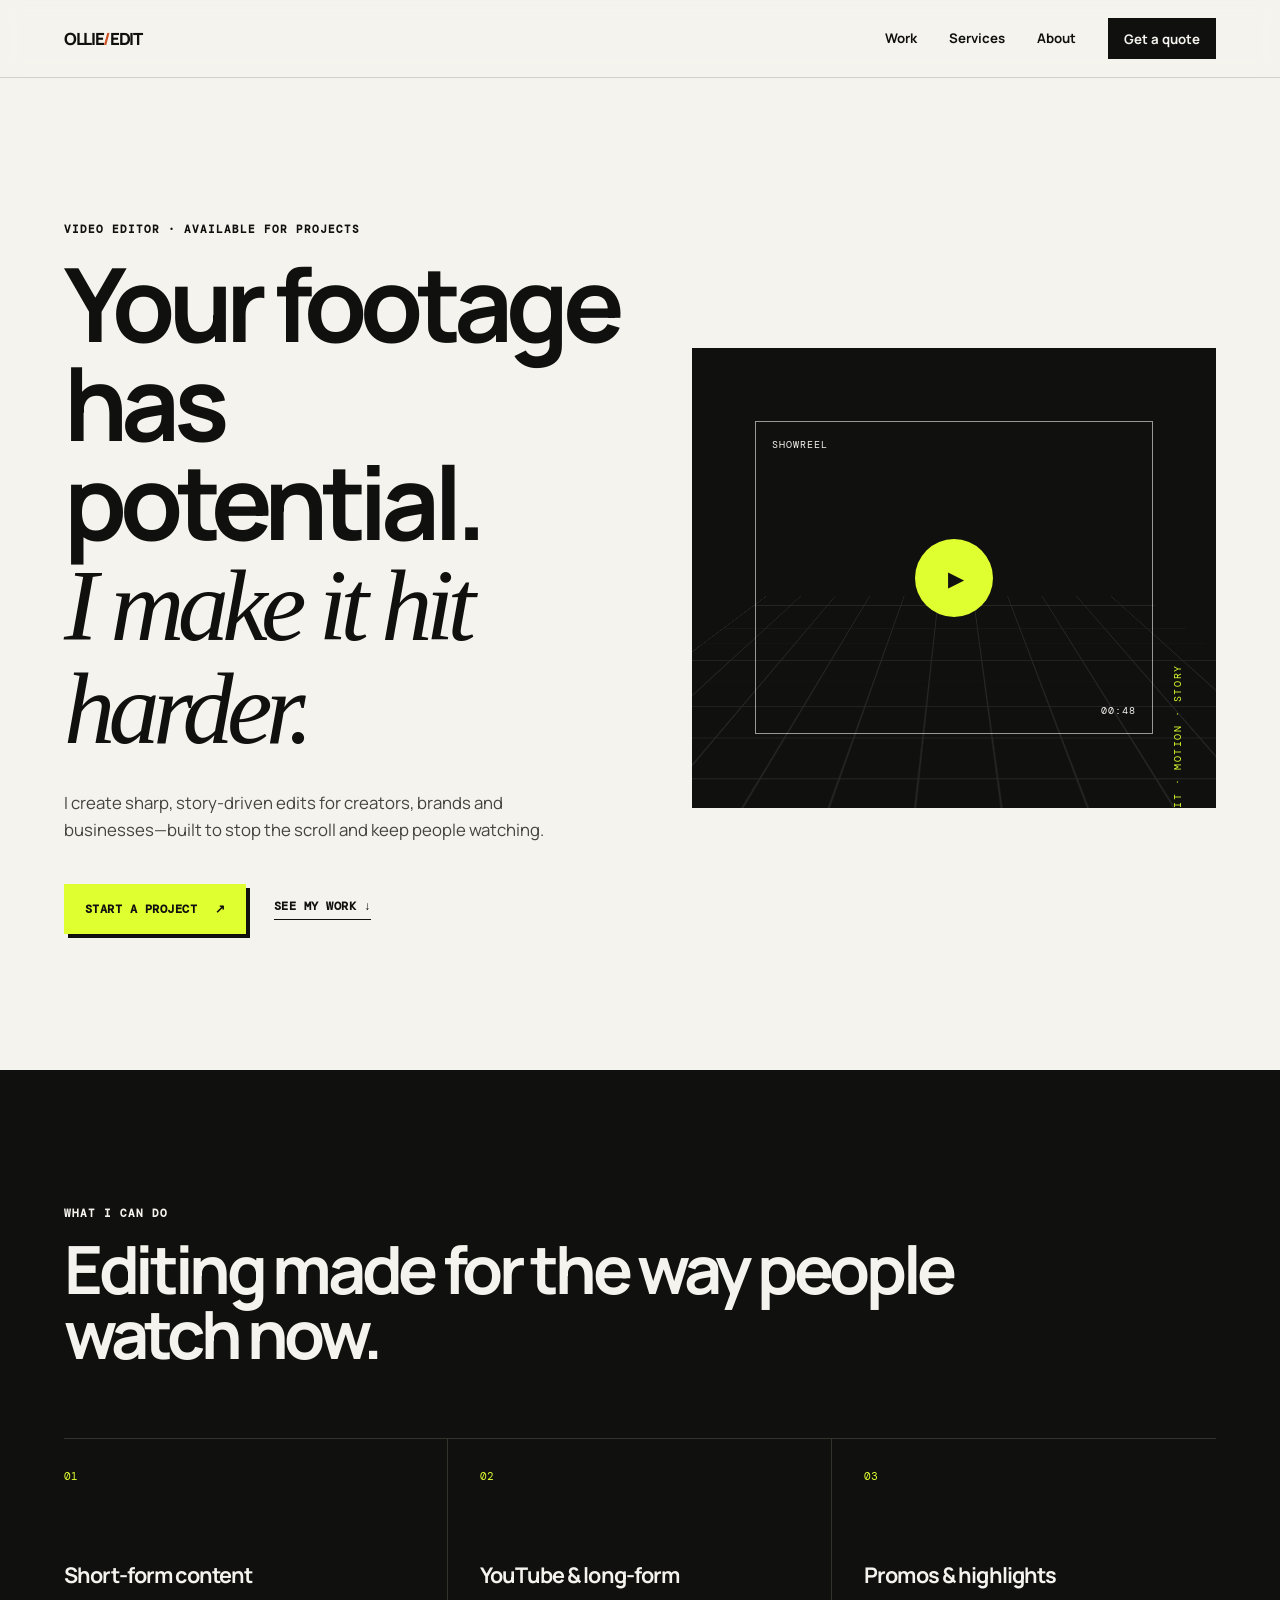
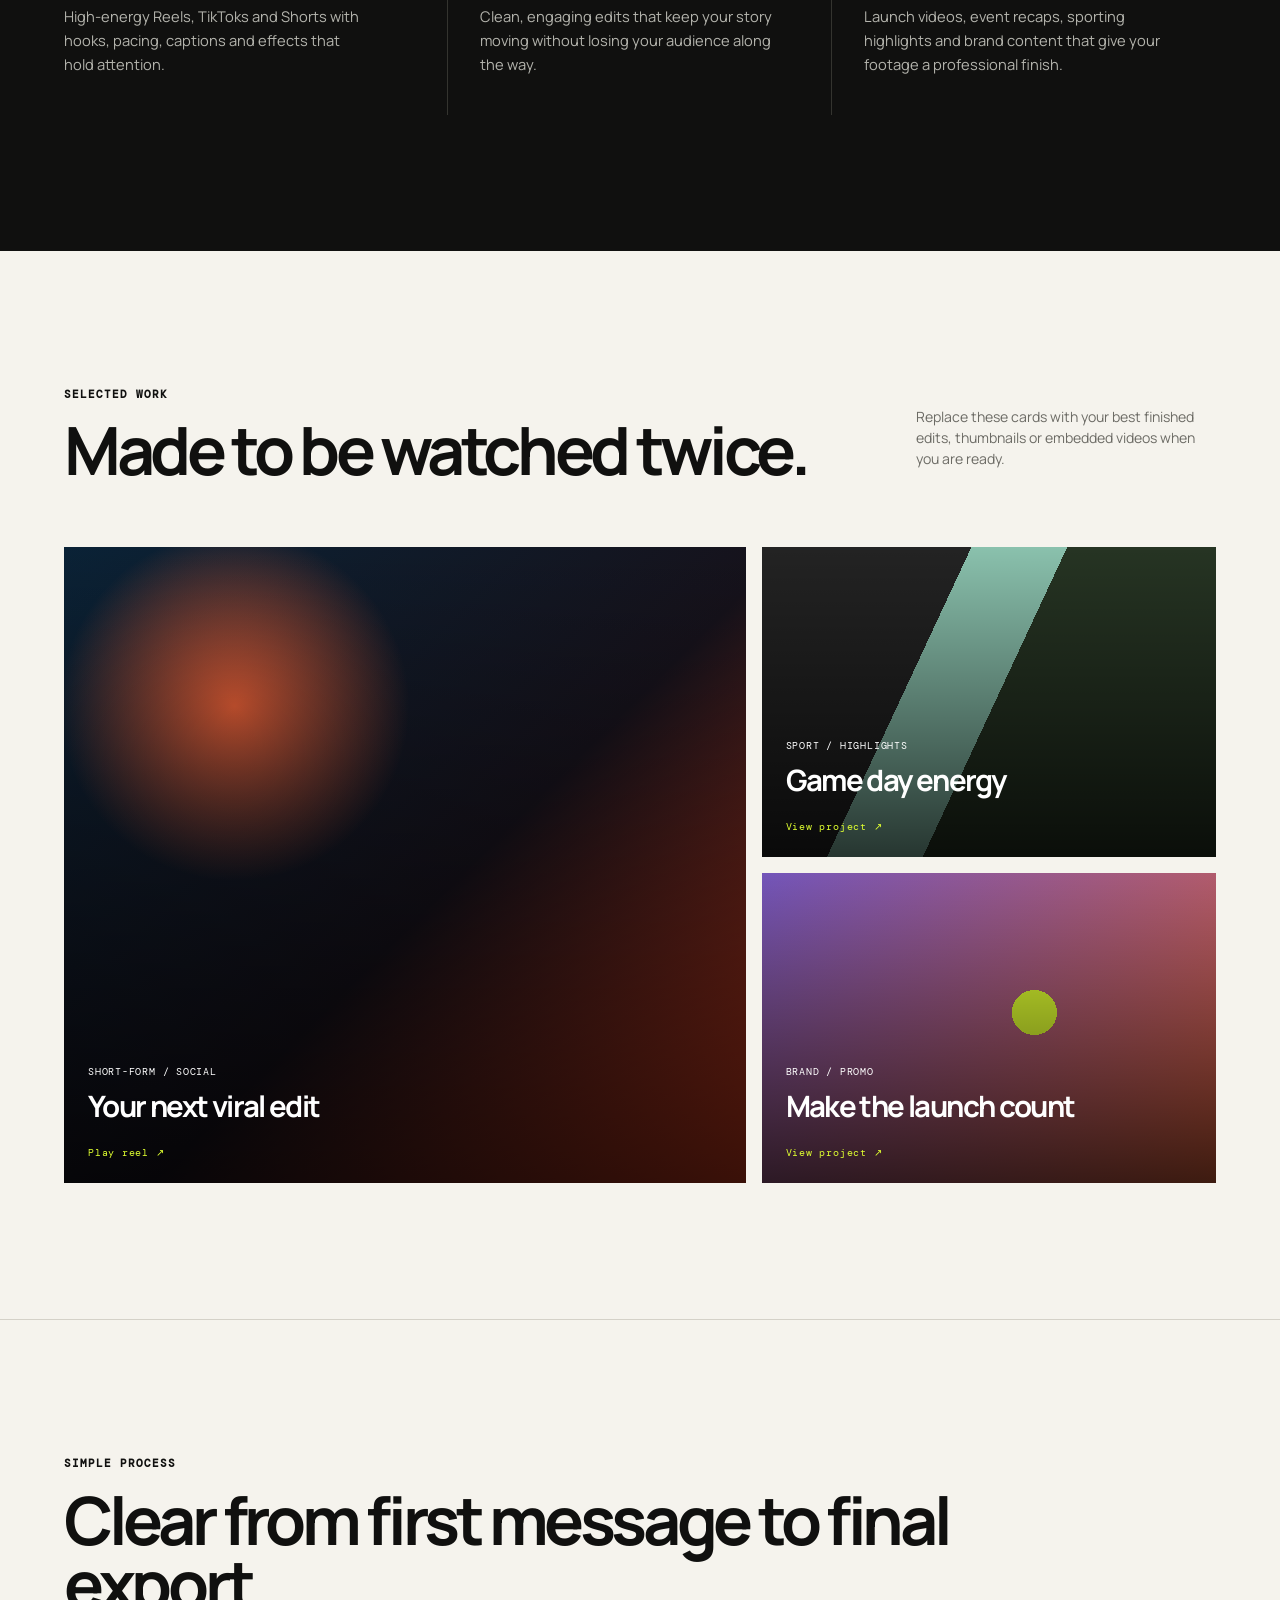
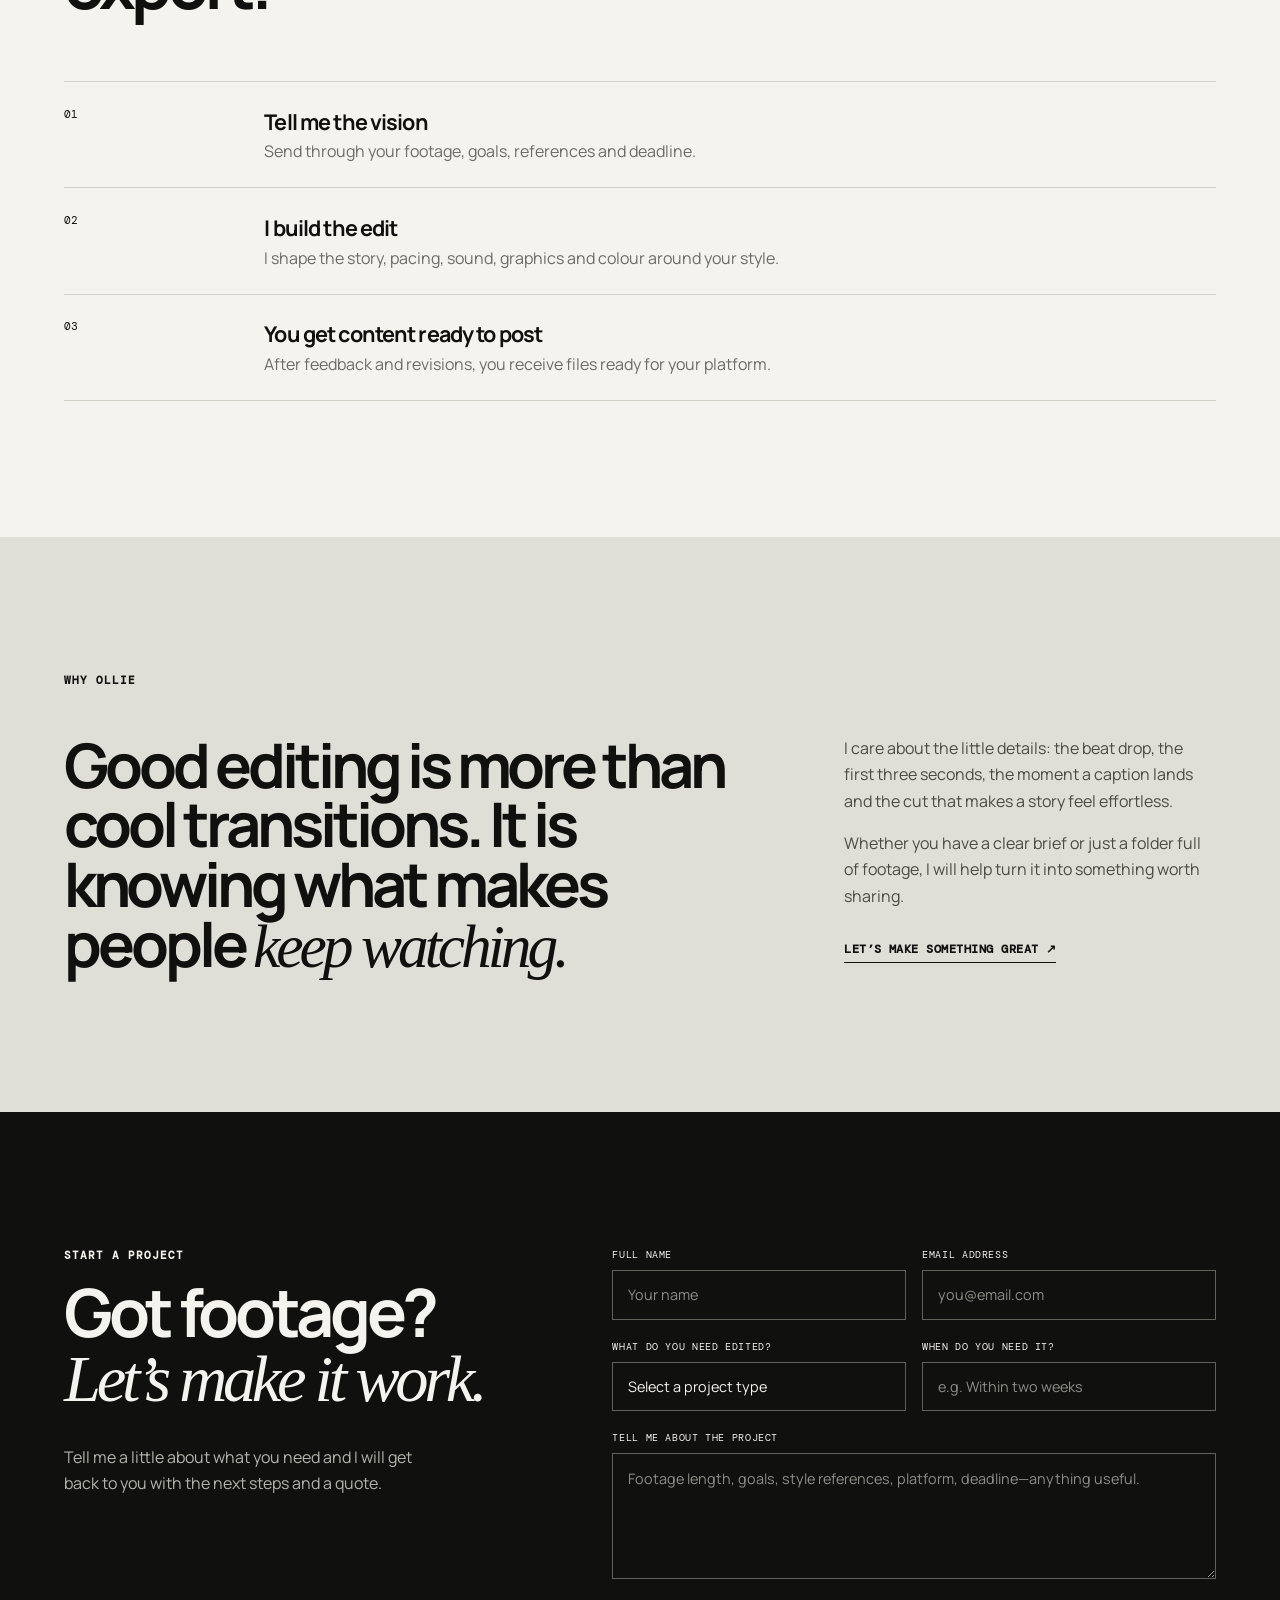
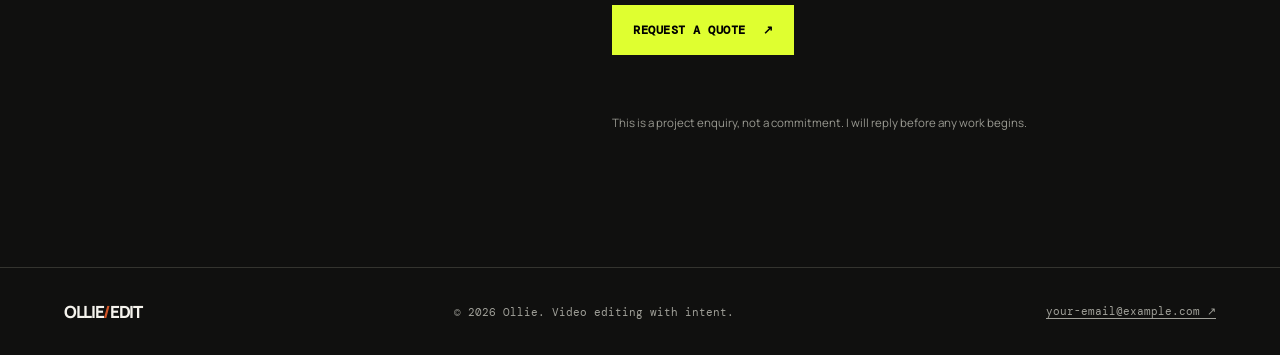
==== index.html @ 5057854b "Add responsive video editing portfolio starter site" ====
<!doctype html>
<html lang="en">
  <head>
    <meta charset="UTF-8" />
    <meta name="viewport" content="width=device-width, initial-scale=1.0" />
    <meta name="description" content="Ollie creates polished video edits for creators, brands and businesses." />
    <title>Ollie | Video Editor</title>
    <link rel="preconnect" href="https://fonts.googleapis.com" />
    <link rel="preconnect" href="https://fonts.gstatic.com" crossorigin />
    <link href="https://fonts.googleapis.com/css2?family=DM+Mono&family=Manrope:wght@400;500;600;700;800&display=swap" rel="stylesheet" />
    <link rel="stylesheet" href="style.css" />
  </head>
  <body>
    <a class="skip-link" href="#main">Skip to content</a>
    <header class="site-header">
      <a class="brand" href="#top" aria-label="Ollie Video Editor home">OLLIE<span>/</span>EDIT</a>
      <button class="menu-button" type="button" aria-expanded="false" aria-controls="primary-nav">Menu</button>
      <nav id="primary-nav" class="primary-nav" aria-label="Primary navigation">
        <a href="#work">Work</a>
        <a href="#services">Services</a>
        <a href="#about">About</a>
        <a class="nav-cta" href="#quote">Get a quote</a>
      </nav>
    </header>

    <main id="main">
      <section id="top" class="hero section">
        <div class="hero-copy">
          <p class="eyebrow">VIDEO EDITOR · AVAILABLE FOR PROJECTS</p>
          <h1>Your footage has potential.<br /><em>I make it hit harder.</em></h1>
          <p class="hero-text">I create sharp, story-driven edits for creators, brands and businesses—built to stop the scroll and keep people watching.</p>
          <div class="hero-actions">
            <a class="button button-primary" href="#quote">Start a project <span aria-hidden="true">↗</span></a>
            <a class="text-link" href="#work">See my work <span aria-hidden="true">↓</span></a>
          </div>
        </div>
        <div class="hero-visual" aria-label="Video editing display graphic">
          <div class="hero-grid"></div>
          <div class="reel-card">
            <span class="reel-label">SHOWREEL</span>
            <div class="play-button" aria-hidden="true">▶</div>
            <span class="reel-time">00:48</span>
          </div>
          <p class="visual-caption">EDIT · MOTION · STORY</p>
        </div>
      </section>

      <section id="services" class="section services-section">
        <div class="section-heading">
          <p class="eyebrow">WHAT I CAN DO</p>
          <h2>Editing made for the way people watch now.</h2>
        </div>
        <div class="services-grid">
          <article class="service-card"><span>01</span><h3>Short-form content</h3><p>High-energy Reels, TikToks and Shorts with hooks, pacing, captions and effects that hold attention.</p></article>
          <article class="service-card"><span>02</span><h3>YouTube & long-form</h3><p>Clean, engaging edits that keep your story moving without losing your audience along the way.</p></article>
          <article class="service-card"><span>03</span><h3>Promos & highlights</h3><p>Launch videos, event recaps, sporting highlights and brand content that give your footage a professional finish.</p></article>
        </div>
      </section>

      <section id="work" class="section work-section">
        <div class="section-heading row-heading">
          <div><p class="eyebrow">SELECTED WORK</p><h2>Made to be watched twice.</h2></div>
          <p>Replace these cards with your best finished edits, thumbnails or embedded videos when you are ready.</p>
        </div>
        <div class="work-grid">
          <article class="project project-large project-one"><div class="project-overlay"><p>SHORT-FORM / SOCIAL</p><h3>Your next viral edit</h3><span>Play reel ↗</span></div></article>
          <article class="project project-two"><div class="project-overlay"><p>SPORT / HIGHLIGHTS</p><h3>Game day energy</h3><span>View project ↗</span></div></article>
          <article class="project project-three"><div class="project-overlay"><p>BRAND / PROMO</p><h3>Make the launch count</h3><span>View project ↗</span></div></article>
        </div>
      </section>

      <section class="section process-section">
        <div class="section-heading"><p class="eyebrow">SIMPLE PROCESS</p><h2>Clear from first message to final export.</h2></div>
        <ol class="process-list">
          <li><span>01</span><div><h3>Tell me the vision</h3><p>Send through your footage, goals, references and deadline.</p></div></li>
          <li><span>02</span><div><h3>I build the edit</h3><p>I shape the story, pacing, sound, graphics and colour around your style.</p></div></li>
          <li><span>03</span><div><h3>You get content ready to post</h3><p>After feedback and revisions, you receive files ready for your platform.</p></div></li>
        </ol>
      </section>

      <section id="about" class="section about-section">
        <p class="eyebrow">WHY OLLIE</p>
        <div class="about-layout"><h2>Good editing is more than cool transitions. It is knowing what makes people <em>keep watching.</em></h2><div><p>I care about the little details: the beat drop, the first three seconds, the moment a caption lands and the cut that makes a story feel effortless.</p><p>Whether you have a clear brief or just a folder full of footage, I will help turn it into something worth sharing.</p><a class="text-link" href="#quote">Let’s make something great <span aria-hidden="true">↗</span></a></div></div>
      </section>

      <section id="quote" class="section quote-section">
        <div class="quote-intro"><p class="eyebrow">START A PROJECT</p><h2>Got footage?<br /><em>Let’s make it work.</em></h2><p>Tell me a little about what you need and I will get back to you with the next steps and a quote.</p></div>
        <form id="quote-form" class="quote-form" novalidate>
          <div class="form-row"><label>Full name<input name="name" autocomplete="name" required placeholder="Your name" /></label><label>Email address<input type="email" name="email" autocomplete="email" required placeholder="you@email.com" /></label></div>
          <div class="form-row"><label>What do you need edited?<select name="projectType" required><option value="" selected disabled>Select a project type</option><option>Short-form social content</option><option>YouTube / long-form video</option><option>Sport or event highlights</option><option>Brand / promotional video</option><option>Something else</option></select></label><label>When do you need it?<input name="deadline" placeholder="e.g. Within two weeks" /></label></div>
          <label>Tell me about the project<textarea name="message" required rows="5" placeholder="Footage length, goals, style references, platform, deadline—anything useful."></textarea></label>
          <button class="button button-primary" type="submit">Request a quote <span aria-hidden="true">↗</span></button>
          <p id="form-status" class="form-status" role="status" aria-live="polite"></p>
          <p class="form-note">This is a project enquiry, not a commitment. I will reply before any work begins.</p>
        </form>
      </section>
    </main>

    <footer class="site-footer"><a class="brand" href="#top">OLLIE<span>/</span>EDIT</a><p>© <span id="year"></span> Ollie. Video editing with intent.</p><a href="mailto:your-email@example.com">your-email@example.com ↗</a></footer>
    <script src="script.js"></script>
  </body>
</html>
---- style.css ----
:root {
  --ink: #10100f;
  --paper: #f5f3ed;
  --acid: #dfff30;
  --muted: #6c6b65;
  --line: #d4d1c8;
  --dark-line: #34342f;
  --display: 'Manrope', Arial, sans-serif;
  --mono: 'DM Mono', monospace;
}
* { box-sizing: border-box; }
html { scroll-behavior: smooth; }
body { margin: 0; background: var(--paper); color: var(--ink); font-family: var(--display); }
a { color: inherit; text-decoration: none; }
button, input, textarea, select { font: inherit; }
.skip-link { position: fixed; top: 1rem; left: 1rem; z-index: 30; transform: translateY(-200%); background: var(--acid); padding: .75rem 1rem; }
.skip-link:focus { transform: translateY(0); }
.site-header { min-height: 78px; display: flex; justify-content: space-between; align-items: center; padding: 0 5vw; border-bottom: 1px solid var(--line); position: sticky; z-index: 20; top: 0; background: rgba(245,243,237,.92); backdrop-filter: blur(10px); }
.brand { font-weight: 800; letter-spacing: -.08em; font-size: 1.05rem; white-space: nowrap; }
.brand span { color: #d05325; }
.primary-nav { display: flex; align-items: center; gap: 2rem; font-size: .83rem; font-weight: 700; }
.primary-nav a:not(.nav-cta) { border-bottom: 1px solid transparent; }
.primary-nav a:not(.nav-cta):hover { border-color: var(--ink); }
.nav-cta { background: var(--ink); color: var(--paper); padding: .7rem 1rem; }
.menu-button { display: none; border: 0; background: transparent; text-transform: uppercase; font: 700 .75rem var(--mono); }
.section { padding: 8.5rem 5vw; }
.eyebrow { margin: 0 0 1.1rem; font: .69rem var(--mono); letter-spacing: .09em; font-weight: 700; }
h1, h2, h3, p { margin-top: 0; }
h1, h2 { letter-spacing: -.065em; line-height: .97; }
h1 { font-size: clamp(3.6rem, 8vw, 8.5rem); max-width: 950px; margin-bottom: 2rem; }
h2 { font-size: clamp(2.55rem, 5.2vw, 5.6rem); max-width: 970px; margin-bottom: 0; }
em { font-family: Georgia, serif; font-weight: 400; }
.hero { min-height: calc(100vh - 78px); padding-top: 9rem; position: relative; overflow: hidden; display: grid; grid-template-columns: 1.05fr .95fr; align-items: center; gap: 3rem; }
.hero-text { max-width: 520px; font-size: 1.05rem; line-height: 1.6; color: #44443f; }
.hero-actions { display: flex; align-items: center; flex-wrap: wrap; gap: 1.75rem; margin-top: 2.5rem; }
.button { display: inline-flex; align-items: center; justify-content: center; gap: 1.1rem; border: 0; padding: 1.05rem 1.3rem; cursor: pointer; font: 700 .76rem var(--mono); letter-spacing: .04em; text-transform: uppercase; transition: transform .2s, background .2s; }
.button:hover { transform: translate(-3px, -3px); }
.button-primary { background: var(--acid); box-shadow: 4px 4px 0 var(--ink); }
.button-primary:hover { box-shadow: 7px 7px 0 var(--ink); }
.text-link { font: 700 .74rem var(--mono); letter-spacing: .04em; text-transform: uppercase; border-bottom: 1px solid var(--ink); padding-bottom: .3rem; }
.hero-visual { position: relative; min-height: 460px; background: var(--ink); overflow: hidden; padding: 1.5rem; }
.hero-grid { position: absolute; inset: 0; opacity: .22; background-image: linear-gradient(#777 1px, transparent 1px), linear-gradient(90deg, #777 1px, transparent 1px); background-size: 48px 48px; transform: perspective(420px) rotateX(50deg) scale(1.8); transform-origin: bottom; }
.reel-card { position: absolute; inset: 16% 12%; border: 1px solid rgba(245,243,237,.6); display: grid; place-items: center; color: var(--paper); }
.reel-label, .reel-time { position: absolute; font: .64rem var(--mono); letter-spacing: .1em; }
.reel-label { top: 1rem; left: 1rem; }.reel-time { right: 1rem; bottom: 1rem; }
.play-button { width: 78px; height: 78px; display: grid; place-items: center; padding-left: 4px; border-radius: 50%; background: var(--acid); color: var(--ink); font-size: 1.3rem; }
.visual-caption { position: absolute; right: -2.5rem; bottom: 3rem; transform: rotate(-90deg); color: var(--acid); font: .64rem var(--mono); letter-spacing: .15em; }
.services-section { background: var(--ink); color: var(--paper); }
.services-grid { display: grid; grid-template-columns: repeat(3, 1fr); margin-top: 4.5rem; border-top: 1px solid var(--dark-line); }
.service-card { padding: 1.5rem 2rem 1.5rem 0; border-right: 1px solid var(--dark-line); min-height: 265px; }
.service-card:not(:first-child) { padding-left: 2rem; }.service-card:last-child { border-right: 0; }
.service-card span { color: var(--acid); font: .68rem var(--mono); }.service-card h3 { margin: 4.7rem 0 1rem; font-size: 1.35rem; letter-spacing: -.04em; }.service-card p { max-width: 300px; color: #b4b4ad; line-height: 1.6; font-size: .92rem; }
.row-heading { display: flex; justify-content: space-between; gap: 2rem; align-items: end; }.row-heading > p { max-width: 300px; line-height: 1.5; color: var(--muted); font-size: .88rem; }
.work-grid { display: grid; grid-template-columns: 1.5fr 1fr; grid-template-rows: 310px 310px; gap: 1rem; margin-top: 4rem; }.project { position: relative; overflow: hidden; color: white; min-height: 250px; background-color: #252824; }.project-large { grid-row: span 2; }.project-one { background: radial-gradient(circle at 25% 25%, #dd5b34, transparent 25%), linear-gradient(135deg, #0a2236, #16121b 55%, #d03a1c); }.project-two { background: linear-gradient(115deg, #232323 0 35%, #8ac1ad 35% 51%, #263423 51%); }.project-three { background: radial-gradient(circle at 60% 45%, #dfff30 0 7%, transparent 7%), linear-gradient(135deg, #7355ba, #dc6039); }.project::after { content: ''; position: absolute; inset: 0; background: linear-gradient(transparent, rgba(0,0,0,.72)); }.project-overlay { position: absolute; z-index: 1; left: 1.5rem; bottom: 1.4rem; }.project-overlay p, .project-overlay span { margin: 0; font: .61rem var(--mono); letter-spacing: .08em; }.project-overlay h3 { font-size: clamp(1.2rem, 2.3vw, 2.1rem); letter-spacing: -.055em; margin: .5rem 0 .8rem; }.project-overlay span { color: var(--acid); }
.process-section { border-top: 1px solid var(--line); }.process-list { list-style: none; padding: 0; margin: 4rem 0 0; border-top: 1px solid var(--line); }.process-list li { display: grid; grid-template-columns: 16% 1fr; gap: 1rem; padding: 1.55rem 0; border-bottom: 1px solid var(--line); }.process-list li > span { font: .7rem var(--mono); }.process-list h3 { font-size: 1.35rem; letter-spacing: -.04em; margin: 0 0 .3rem; }.process-list p { color: var(--muted); margin: 0; }
.about-section { background: #dfded7; }.about-layout { display: grid; grid-template-columns: 1.3fr .7fr; gap: 7vw; margin-top: 3rem; }.about-layout h2 { font-size: clamp(2.4rem, 4.8vw, 5.2rem); }.about-layout p { line-height: 1.65; color: #4b4a45; }.about-layout .text-link { display: inline-block; margin-top: 1rem; }
.quote-section { display: grid; grid-template-columns: .85fr 1.15fr; gap: 8vw; background: var(--ink); color: var(--paper); }.quote-intro h2 { margin-bottom: 2rem; }.quote-intro > p:not(.eyebrow) { max-width: 360px; line-height: 1.65; color: #b4b4ad; }.quote-form { display: flex; flex-direction: column; gap: 1.25rem; }.form-row { display: grid; grid-template-columns: 1fr 1fr; gap: 1rem; }.quote-form label { display: flex; flex-direction: column; gap: .55rem; font: .65rem var(--mono); letter-spacing: .06em; text-transform: uppercase; }.quote-form input, .quote-form textarea, .quote-form select { width: 100%; appearance: none; color: var(--paper); border: 1px solid #61615a; border-radius: 0; background: transparent; padding: .9rem; outline: none; text-transform: none; letter-spacing: normal; font: .9rem var(--display); }.quote-form textarea { resize: vertical; }.quote-form input::placeholder, .quote-form textarea::placeholder { color: #8e8e88; }.quote-form input:focus, .quote-form textarea:focus, .quote-form select:focus { border-color: var(--acid); box-shadow: 0 0 0 2px rgba(223,255,48,.25); }.quote-form .button { align-self: flex-start; margin-top: .4rem; }.form-status { min-height: 1.4em; margin: 0; font-size: .85rem; color: var(--acid); }.form-status.error { color: #ff9871; }.form-note { margin: 0; color: #999991; font-size: .72rem; line-height: 1.5; }
.site-footer { background: var(--ink); color: var(--paper); border-top: 1px solid var(--dark-line); padding: 2rem 5vw; display: flex; align-items: center; justify-content: space-between; gap: 1rem; }.site-footer p, .site-footer > a:last-child { margin: 0; color: #a0a099; font: .68rem var(--mono); }.site-footer > a:last-child { border-bottom: 1px solid #a0a099; }
@media (max-width: 760px) { .site-header { min-height: 67px; }.menu-button { display: block; }.primary-nav { display: none; position: absolute; left: 0; right: 0; top: 67px; padding: 1.5rem 5vw; background: var(--paper); border-bottom: 1px solid var(--line); flex-direction: column; align-items: flex-start; gap: 1.25rem; }.primary-nav.open { display: flex; }.section { padding: 5.5rem 5vw; }.hero { grid-template-columns: 1fr; padding-top: 5.5rem; min-height: auto; }.hero-visual { min-height: 360px; }.services-grid, .about-layout, .quote-section { grid-template-columns: 1fr; }.service-card, .service-card:not(:first-child) { padding: 1.5rem 0; border-right: 0; border-bottom: 1px solid var(--dark-line); min-height: auto; }.service-card h3 { margin-top: 2rem; }.row-heading { display: block; }.row-heading > p { margin-top: 1.2rem; }.work-grid { grid-template-columns: 1fr; grid-template-rows: repeat(3, 280px); }.project-large { grid-row: auto; }.form-row { grid-template-columns: 1fr; }.site-footer { flex-wrap: wrap; }.site-footer p { order: 3; width: 100%; }.quote-section { gap: 3rem; } }
@media (max-width: 400px) { h1 { font-size: 3.15rem; }.hero-actions { gap: 1.3rem; }.site-footer { align-items: flex-start; flex-direction: column; } }
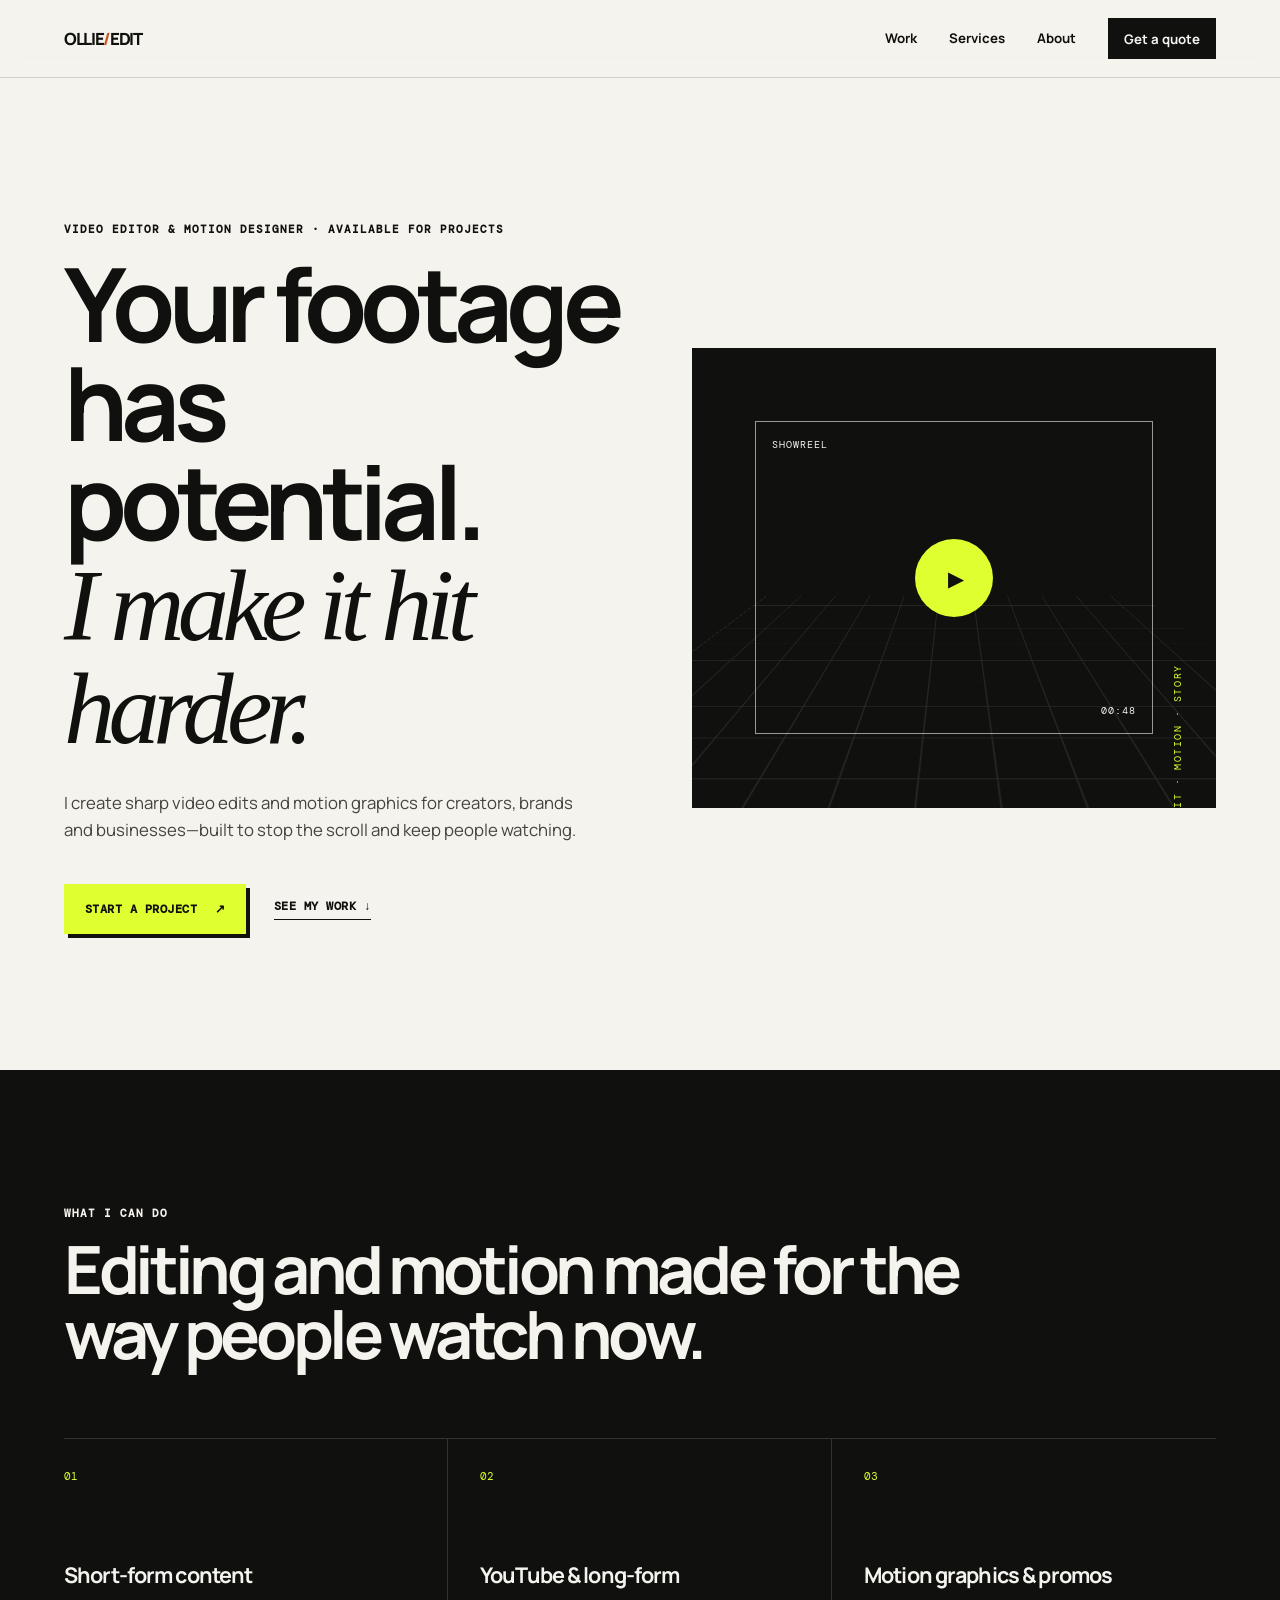
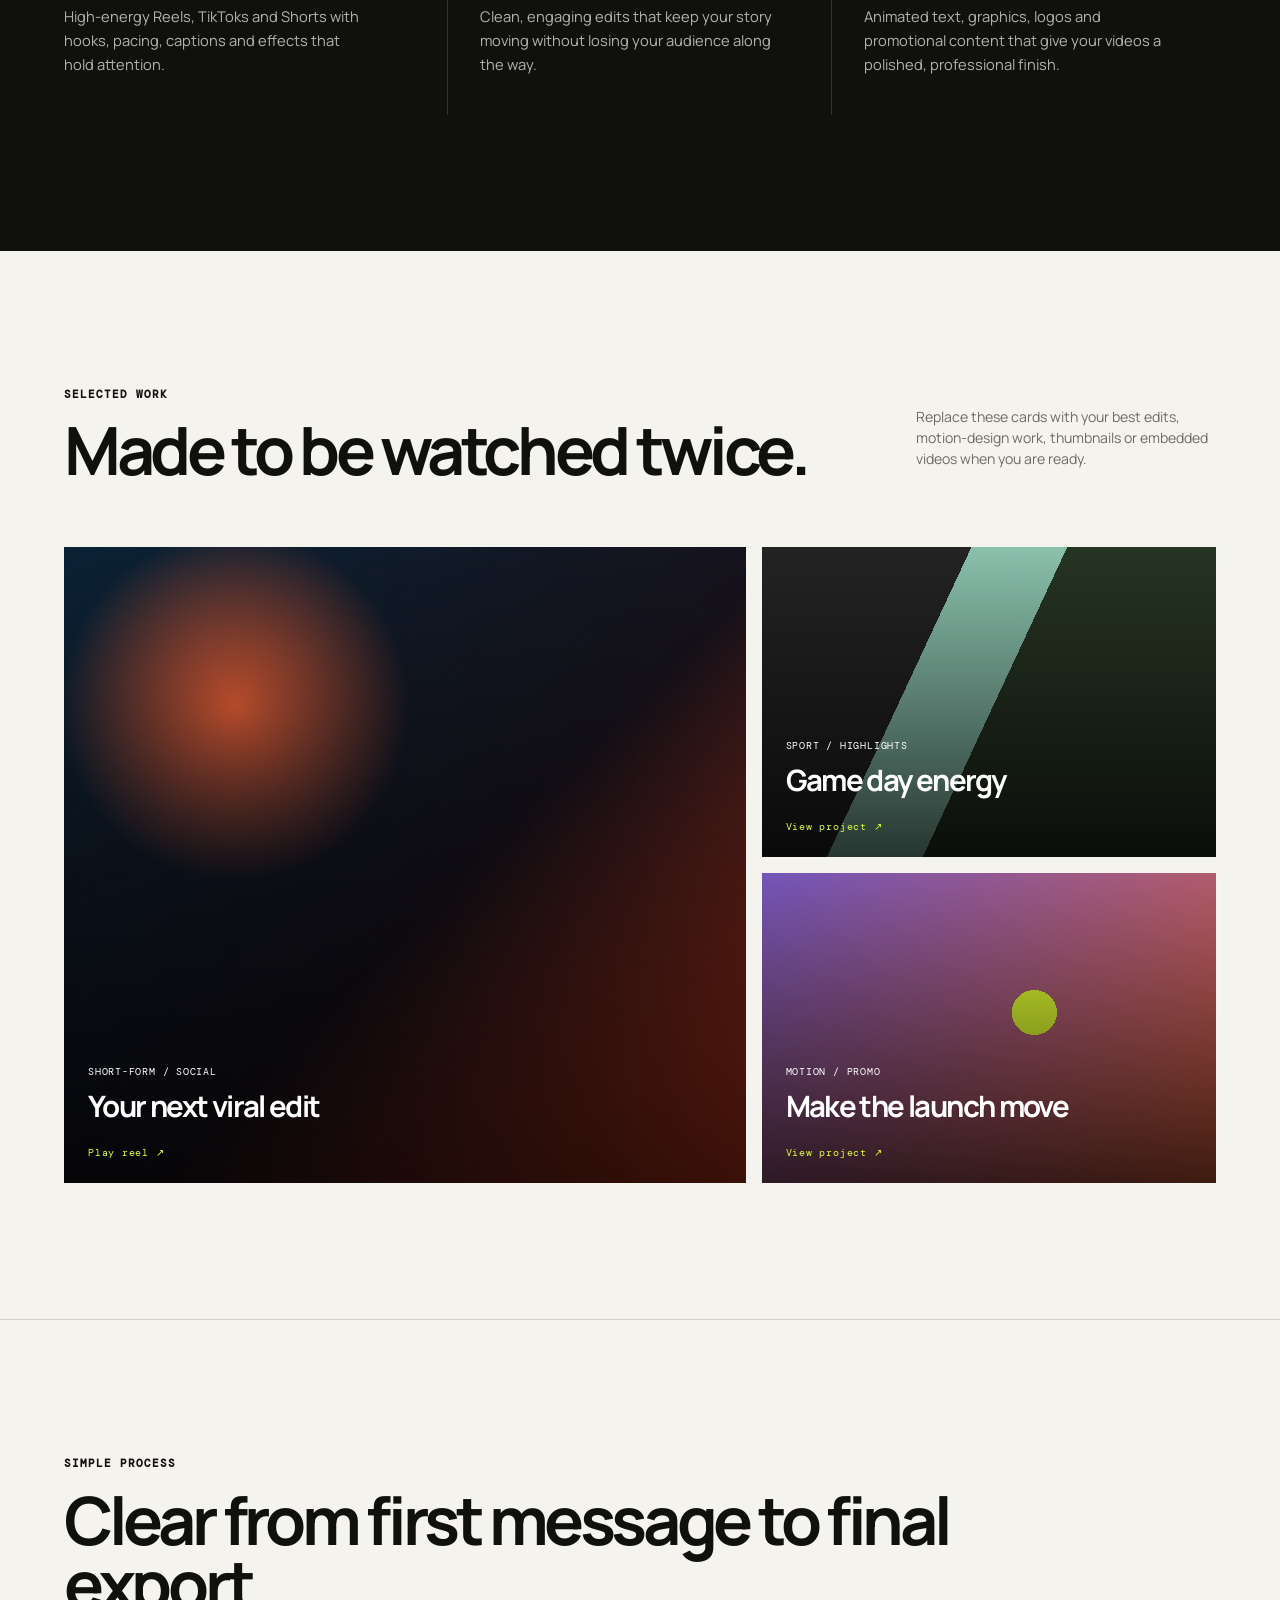
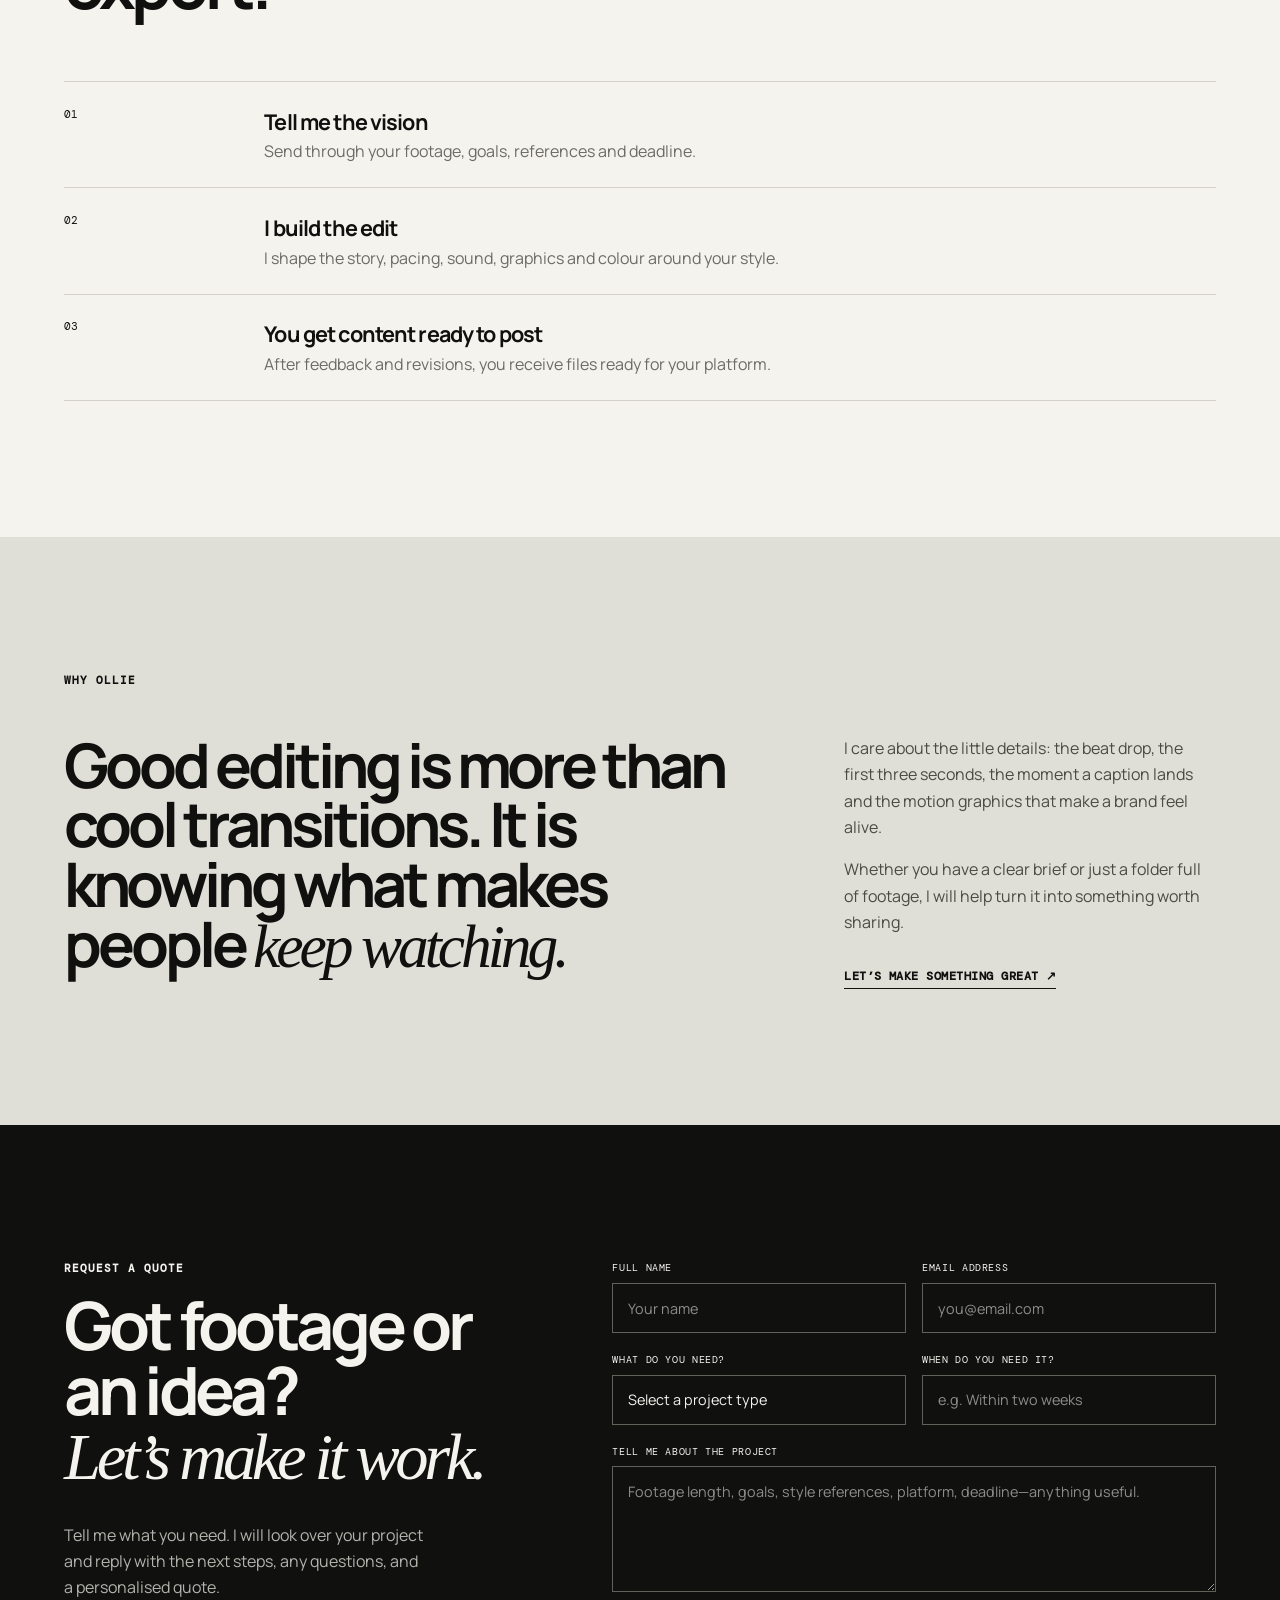
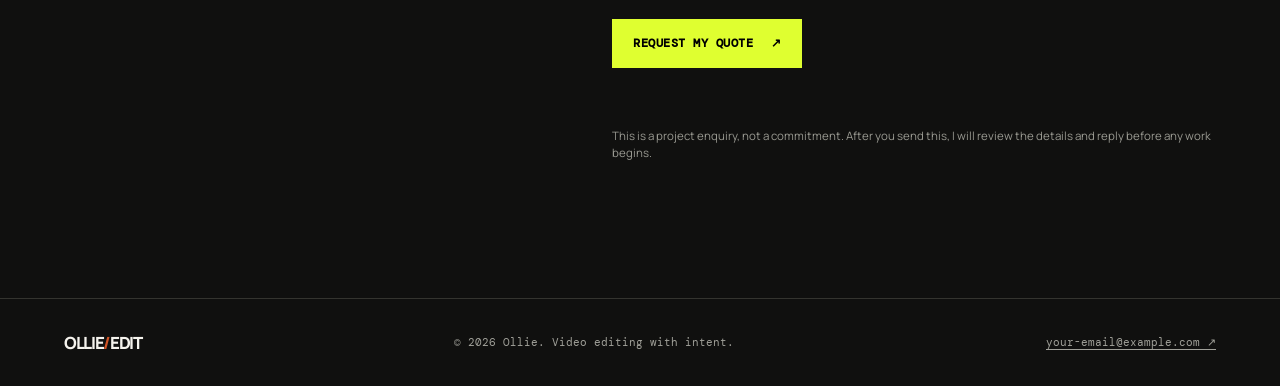
==== commit dc9b469f: "Highlight motion graphics and improve quote enquiry copy" ====
--- a/index.html
+++ b/index.html
@@ -3,8 +3,8 @@
   <head>
     <meta charset="UTF-8" />
     <meta name="viewport" content="width=device-width, initial-scale=1.0" />
-    <meta name="description" content="Ollie creates polished video edits for creators, brands and businesses." />
-    <title>Ollie | Video Editor</title>
+    <meta name="description" content="Ollie creates polished video edits and motion graphics for creators, brands and businesses." />
+    <title>Ollie | Video Editor & Motion Designer</title>
     <link rel="preconnect" href="https://fonts.googleapis.com" />
     <link rel="preconnect" href="https://fonts.gstatic.com" crossorigin />
     <link href="https://fonts.googleapis.com/css2?family=DM+Mono&family=Manrope:wght@400;500;600;700;800&display=swap" rel="stylesheet" />
@@ -26,9 +26,9 @@
     <main id="main">
       <section id="top" class="hero section">
         <div class="hero-copy">
-          <p class="eyebrow">VIDEO EDITOR · AVAILABLE FOR PROJECTS</p>
+          <p class="eyebrow">VIDEO EDITOR & MOTION DESIGNER · AVAILABLE FOR PROJECTS</p>
           <h1>Your footage has potential.<br /><em>I make it hit harder.</em></h1>
-          <p class="hero-text">I create sharp, story-driven edits for creators, brands and businesses—built to stop the scroll and keep people watching.</p>
+          <p class="hero-text">I create sharp video edits and motion graphics for creators, brands and businesses—built to stop the scroll and keep people watching.</p>
           <div class="hero-actions">
             <a class="button button-primary" href="#quote">Start a project <span aria-hidden="true">↗</span></a>
             <a class="text-link" href="#work">See my work <span aria-hidden="true">↓</span></a>
@@ -48,24 +48,24 @@
       <section id="services" class="section services-section">
         <div class="section-heading">
           <p class="eyebrow">WHAT I CAN DO</p>
-          <h2>Editing made for the way people watch now.</h2>
+          <h2>Editing and motion made for the way people watch now.</h2>
         </div>
         <div class="services-grid">
           <article class="service-card"><span>01</span><h3>Short-form content</h3><p>High-energy Reels, TikToks and Shorts with hooks, pacing, captions and effects that hold attention.</p></article>
           <article class="service-card"><span>02</span><h3>YouTube & long-form</h3><p>Clean, engaging edits that keep your story moving without losing your audience along the way.</p></article>
-          <article class="service-card"><span>03</span><h3>Promos & highlights</h3><p>Launch videos, event recaps, sporting highlights and brand content that give your footage a professional finish.</p></article>
+          <article class="service-card"><span>03</span><h3>Motion graphics & promos</h3><p>Animated text, graphics, logos and promotional content that give your videos a polished, professional finish.</p></article>
         </div>
       </section>
 
       <section id="work" class="section work-section">
         <div class="section-heading row-heading">
           <div><p class="eyebrow">SELECTED WORK</p><h2>Made to be watched twice.</h2></div>
-          <p>Replace these cards with your best finished edits, thumbnails or embedded videos when you are ready.</p>
+          <p>Replace these cards with your best edits, motion-design work, thumbnails or embedded videos when you are ready.</p>
         </div>
         <div class="work-grid">
           <article class="project project-large project-one"><div class="project-overlay"><p>SHORT-FORM / SOCIAL</p><h3>Your next viral edit</h3><span>Play reel ↗</span></div></article>
           <article class="project project-two"><div class="project-overlay"><p>SPORT / HIGHLIGHTS</p><h3>Game day energy</h3><span>View project ↗</span></div></article>
-          <article class="project project-three"><div class="project-overlay"><p>BRAND / PROMO</p><h3>Make the launch count</h3><span>View project ↗</span></div></article>
+          <article class="project project-three"><div class="project-overlay"><p>MOTION / PROMO</p><h3>Make the launch move</h3><span>View project ↗</span></div></article>
         </div>
       </section>
 
@@ -80,18 +80,18 @@
 
       <section id="about" class="section about-section">
         <p class="eyebrow">WHY OLLIE</p>
-        <div class="about-layout"><h2>Good editing is more than cool transitions. It is knowing what makes people <em>keep watching.</em></h2><div><p>I care about the little details: the beat drop, the first three seconds, the moment a caption lands and the cut that makes a story feel effortless.</p><p>Whether you have a clear brief or just a folder full of footage, I will help turn it into something worth sharing.</p><a class="text-link" href="#quote">Let’s make something great <span aria-hidden="true">↗</span></a></div></div>
+        <div class="about-layout"><h2>Good editing is more than cool transitions. It is knowing what makes people <em>keep watching.</em></h2><div><p>I care about the little details: the beat drop, the first three seconds, the moment a caption lands and the motion graphics that make a brand feel alive.</p><p>Whether you have a clear brief or just a folder full of footage, I will help turn it into something worth sharing.</p><a class="text-link" href="#quote">Let’s make something great <span aria-hidden="true">↗</span></a></div></div>
       </section>
 
       <section id="quote" class="section quote-section">
-        <div class="quote-intro"><p class="eyebrow">START A PROJECT</p><h2>Got footage?<br /><em>Let’s make it work.</em></h2><p>Tell me a little about what you need and I will get back to you with the next steps and a quote.</p></div>
+        <div class="quote-intro"><p class="eyebrow">REQUEST A QUOTE</p><h2>Got footage or an idea?<br /><em>Let’s make it work.</em></h2><p>Tell me what you need. I will look over your project and reply with the next steps, any questions, and a personalised quote.</p></div>
         <form id="quote-form" class="quote-form" novalidate>
           <div class="form-row"><label>Full name<input name="name" autocomplete="name" required placeholder="Your name" /></label><label>Email address<input type="email" name="email" autocomplete="email" required placeholder="you@email.com" /></label></div>
-          <div class="form-row"><label>What do you need edited?<select name="projectType" required><option value="" selected disabled>Select a project type</option><option>Short-form social content</option><option>YouTube / long-form video</option><option>Sport or event highlights</option><option>Brand / promotional video</option><option>Something else</option></select></label><label>When do you need it?<input name="deadline" placeholder="e.g. Within two weeks" /></label></div>
+          <div class="form-row"><label>What do you need?<select name="projectType" required><option value="" selected disabled>Select a project type</option><option>Short-form social content</option><option>YouTube / long-form video</option><option>Sport or event highlights</option><option>Motion graphics / promotional video</option><option>Something else</option></select></label><label>When do you need it?<input name="deadline" placeholder="e.g. Within two weeks" /></label></div>
           <label>Tell me about the project<textarea name="message" required rows="5" placeholder="Footage length, goals, style references, platform, deadline—anything useful."></textarea></label>
-          <button class="button button-primary" type="submit">Request a quote <span aria-hidden="true">↗</span></button>
+          <button class="button button-primary" type="submit">Request my quote <span aria-hidden="true">↗</span></button>
           <p id="form-status" class="form-status" role="status" aria-live="polite"></p>
-          <p class="form-note">This is a project enquiry, not a commitment. I will reply before any work begins.</p>
+          <p class="form-note">This is a project enquiry, not a commitment. After you send this, I will review the details and reply before any work begins.</p>
         </form>
       </section>
     </main>
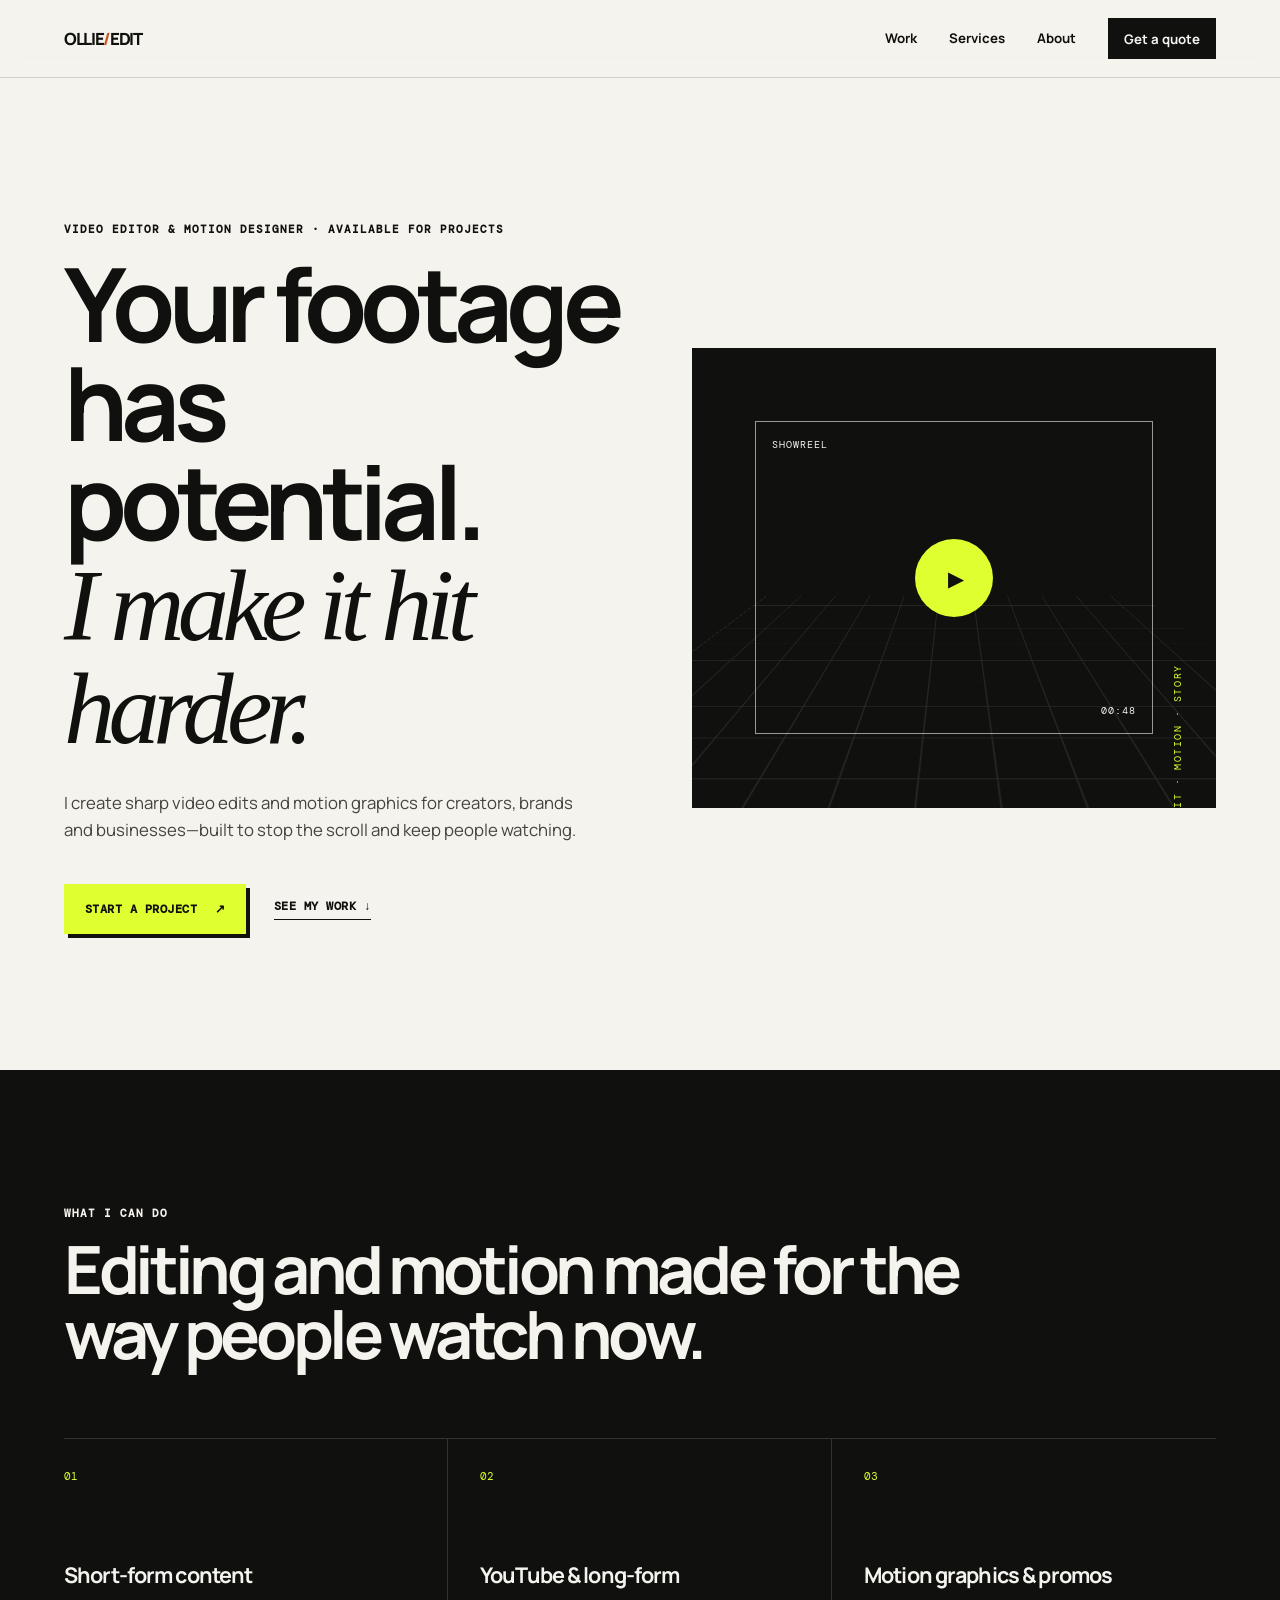
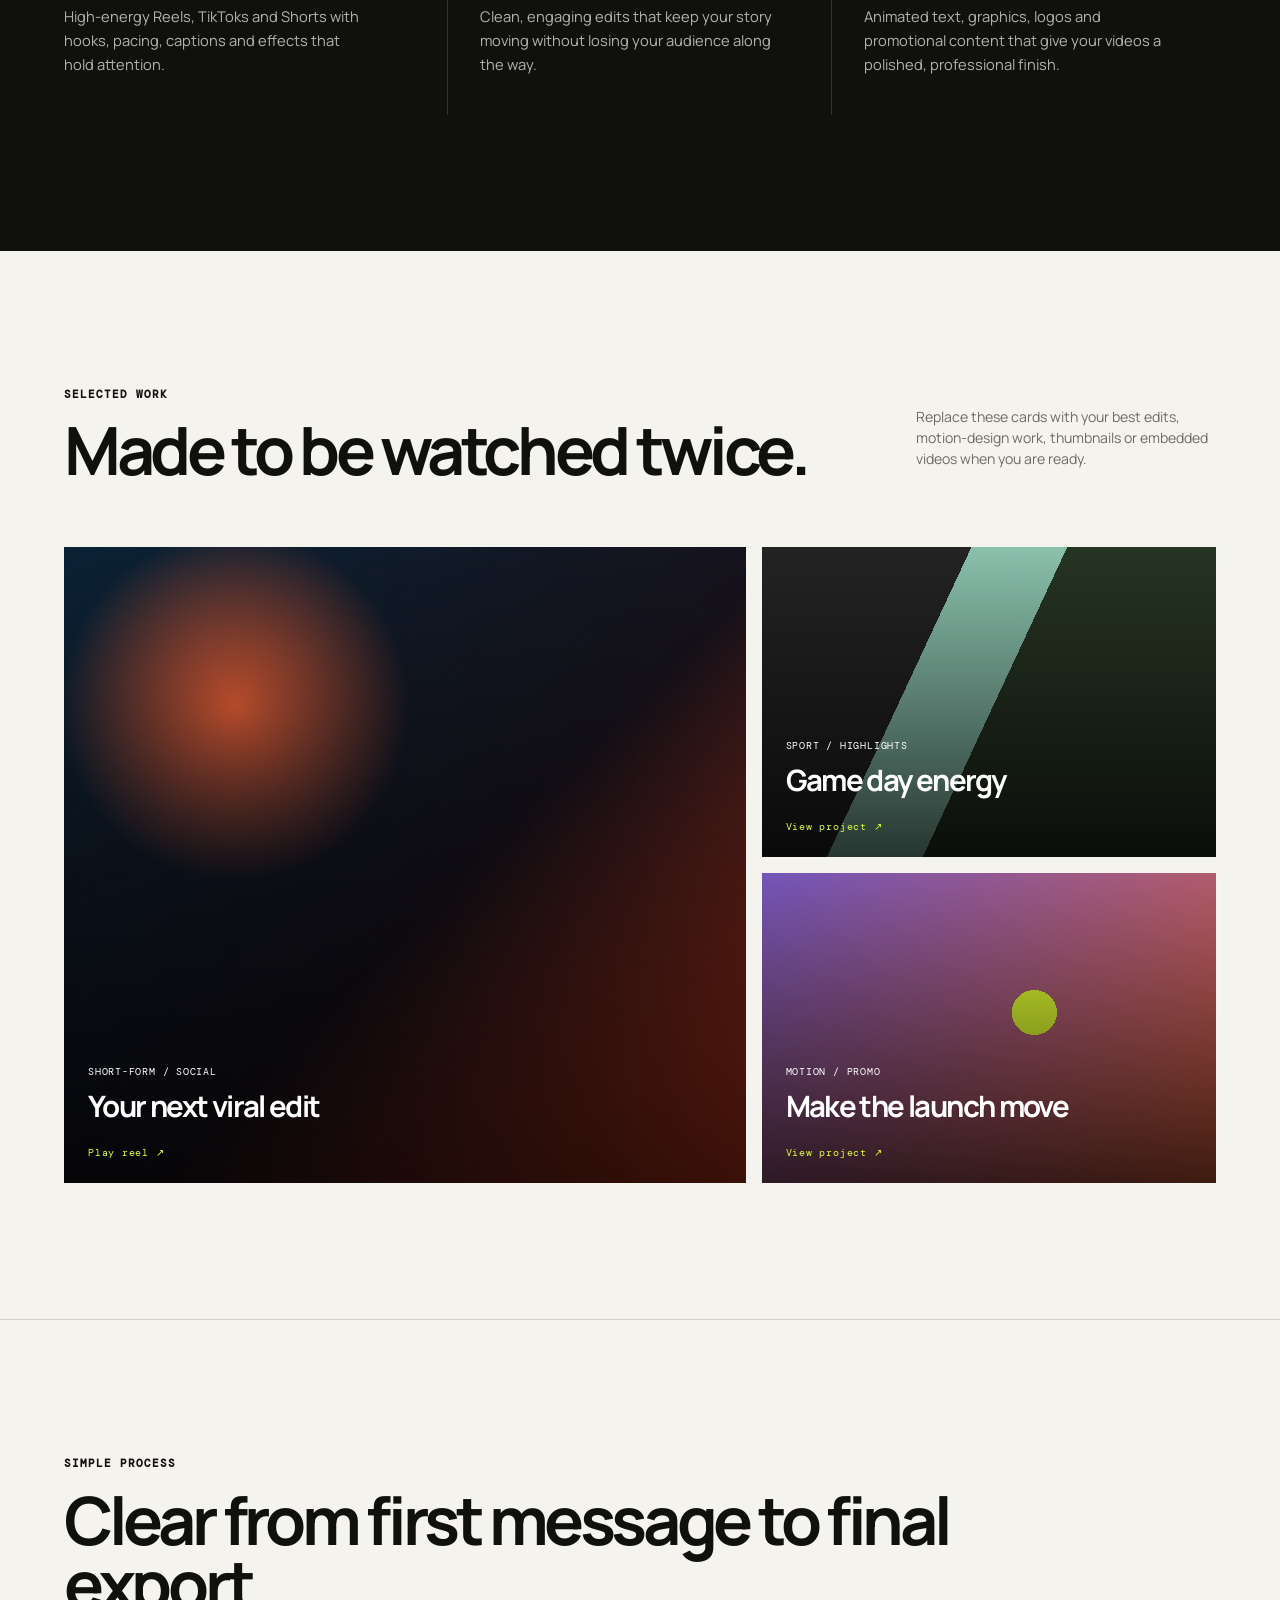
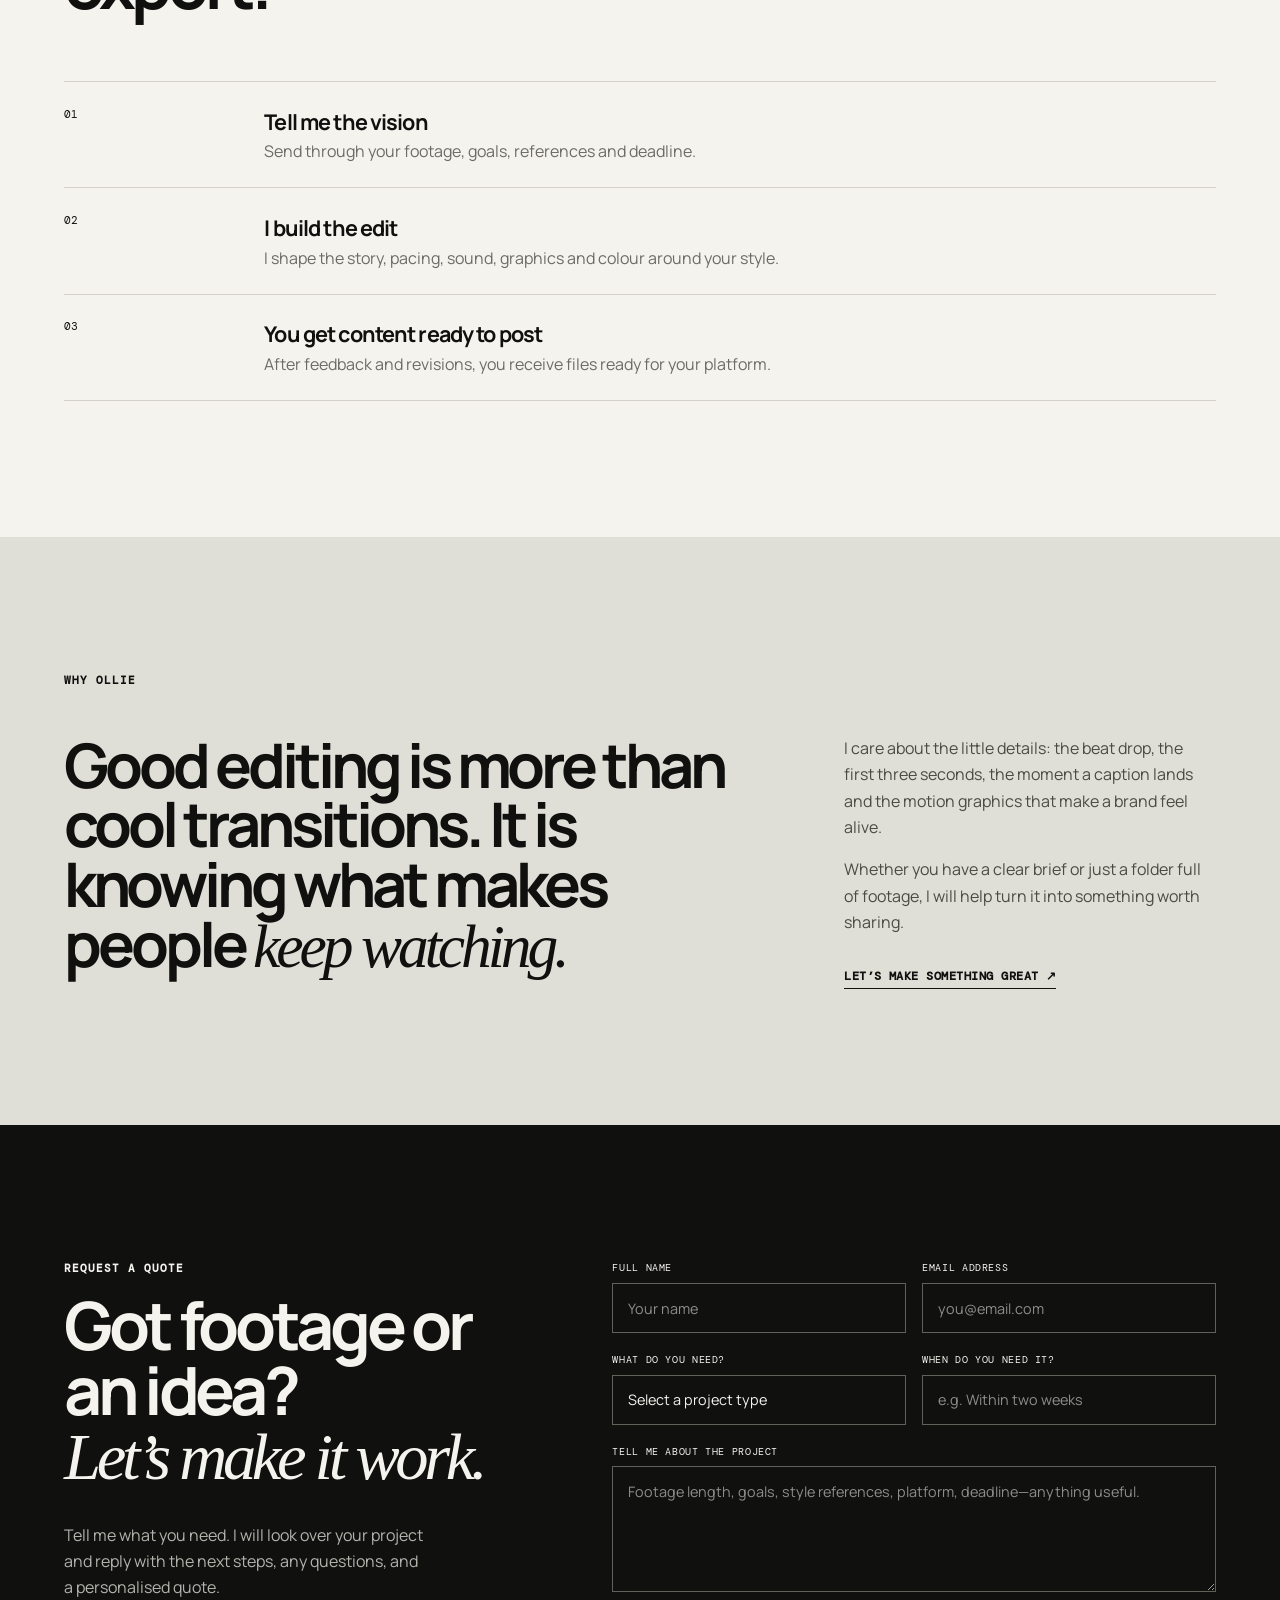
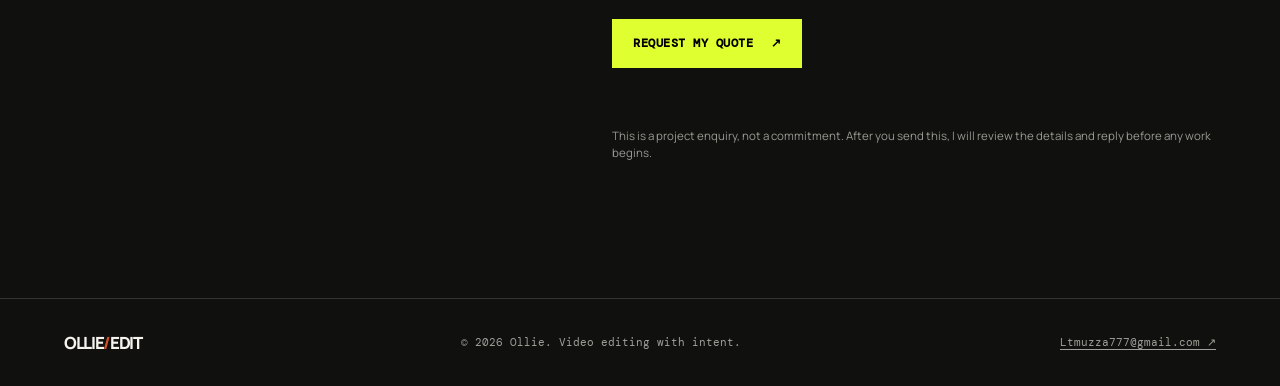
==== commit fb667cd7: "Add Ollie contact email" ====
--- a/index.html
+++ b/index.html
@@ -96,7 +96,7 @@
       </section>
     </main>
 
-    <footer class="site-footer"><a class="brand" href="#top">OLLIE<span>/</span>EDIT</a><p>© <span id="year"></span> Ollie. Video editing with intent.</p><a href="mailto:your-email@example.com">your-email@example.com ↗</a></footer>
+    <footer class="site-footer"><a class="brand" href="#top">OLLIE<span>/</span>EDIT</a><p>© <span id="year"></span> Ollie. Video editing with intent.</p><a href="mailto:Ltmuzza777@gmail.com">Ltmuzza777@gmail.com ↗</a></footer>
     <script src="script.js"></script>
   </body>
 </html>
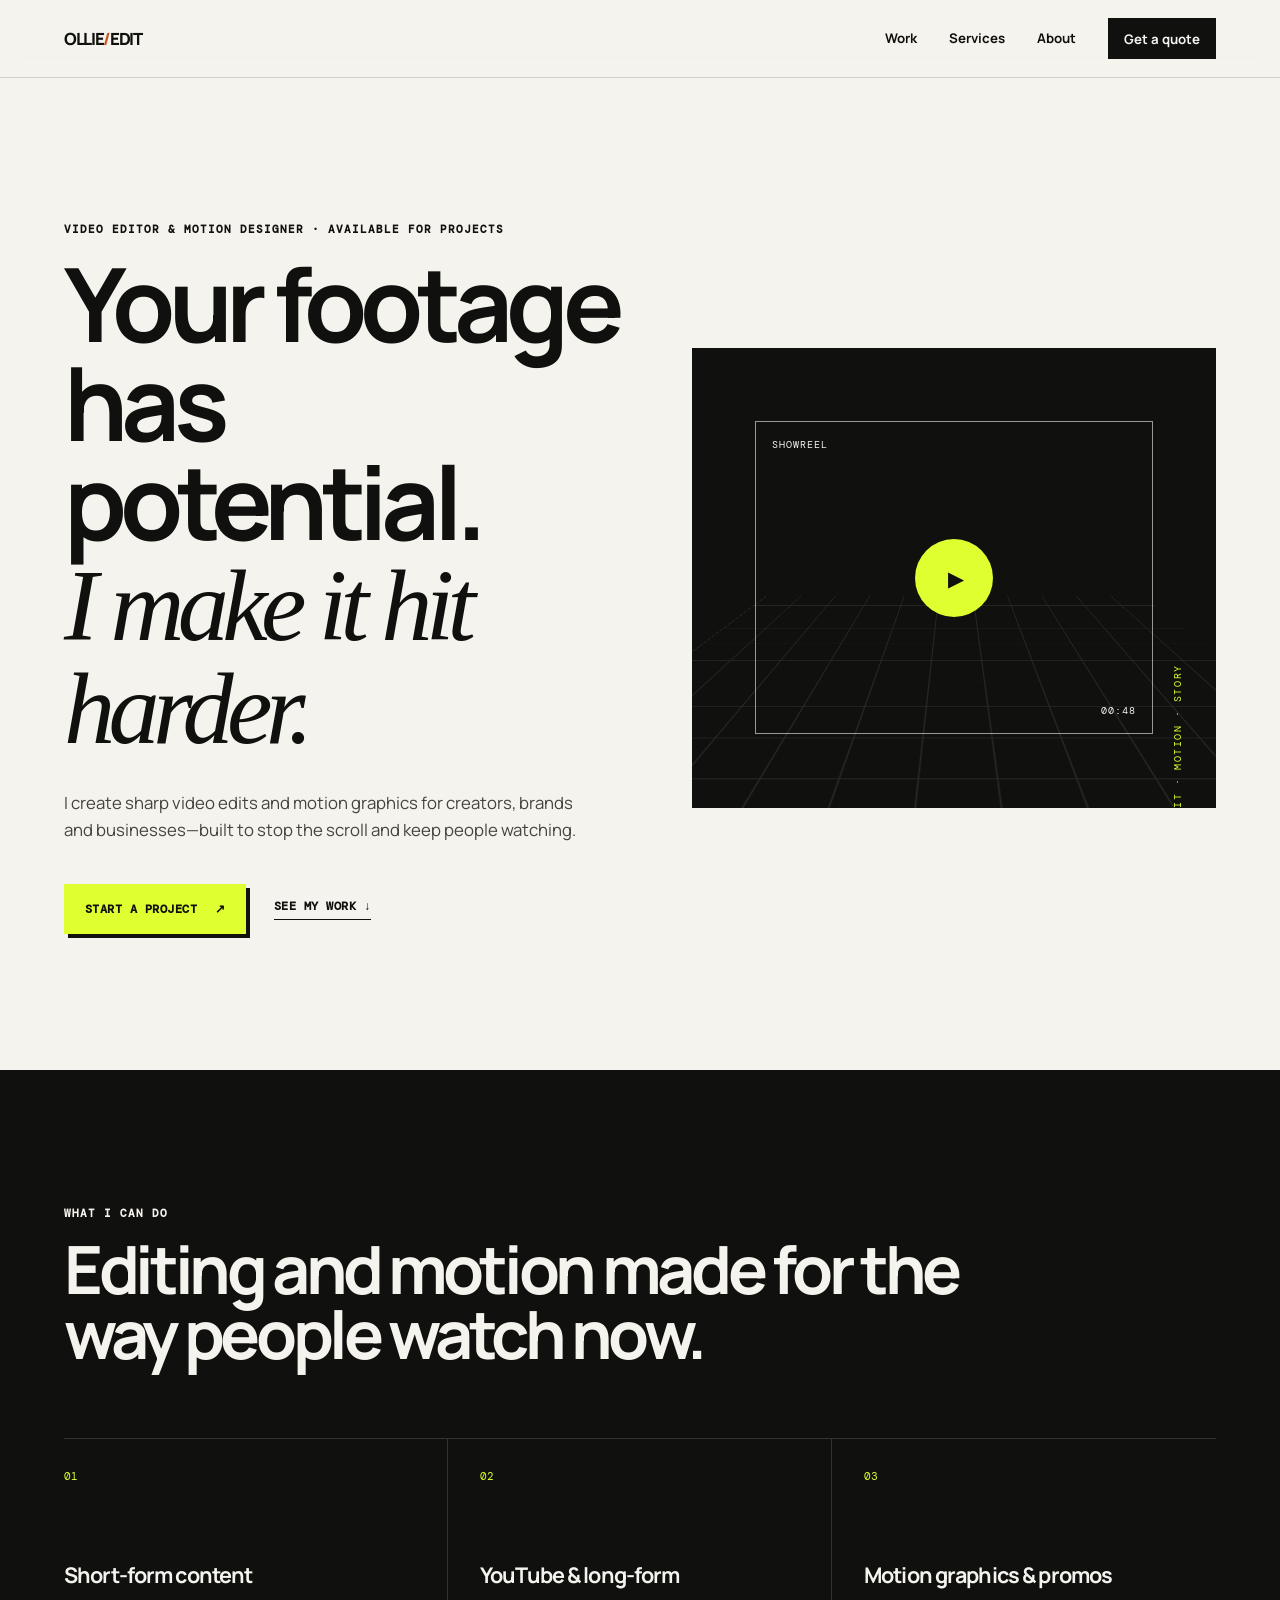
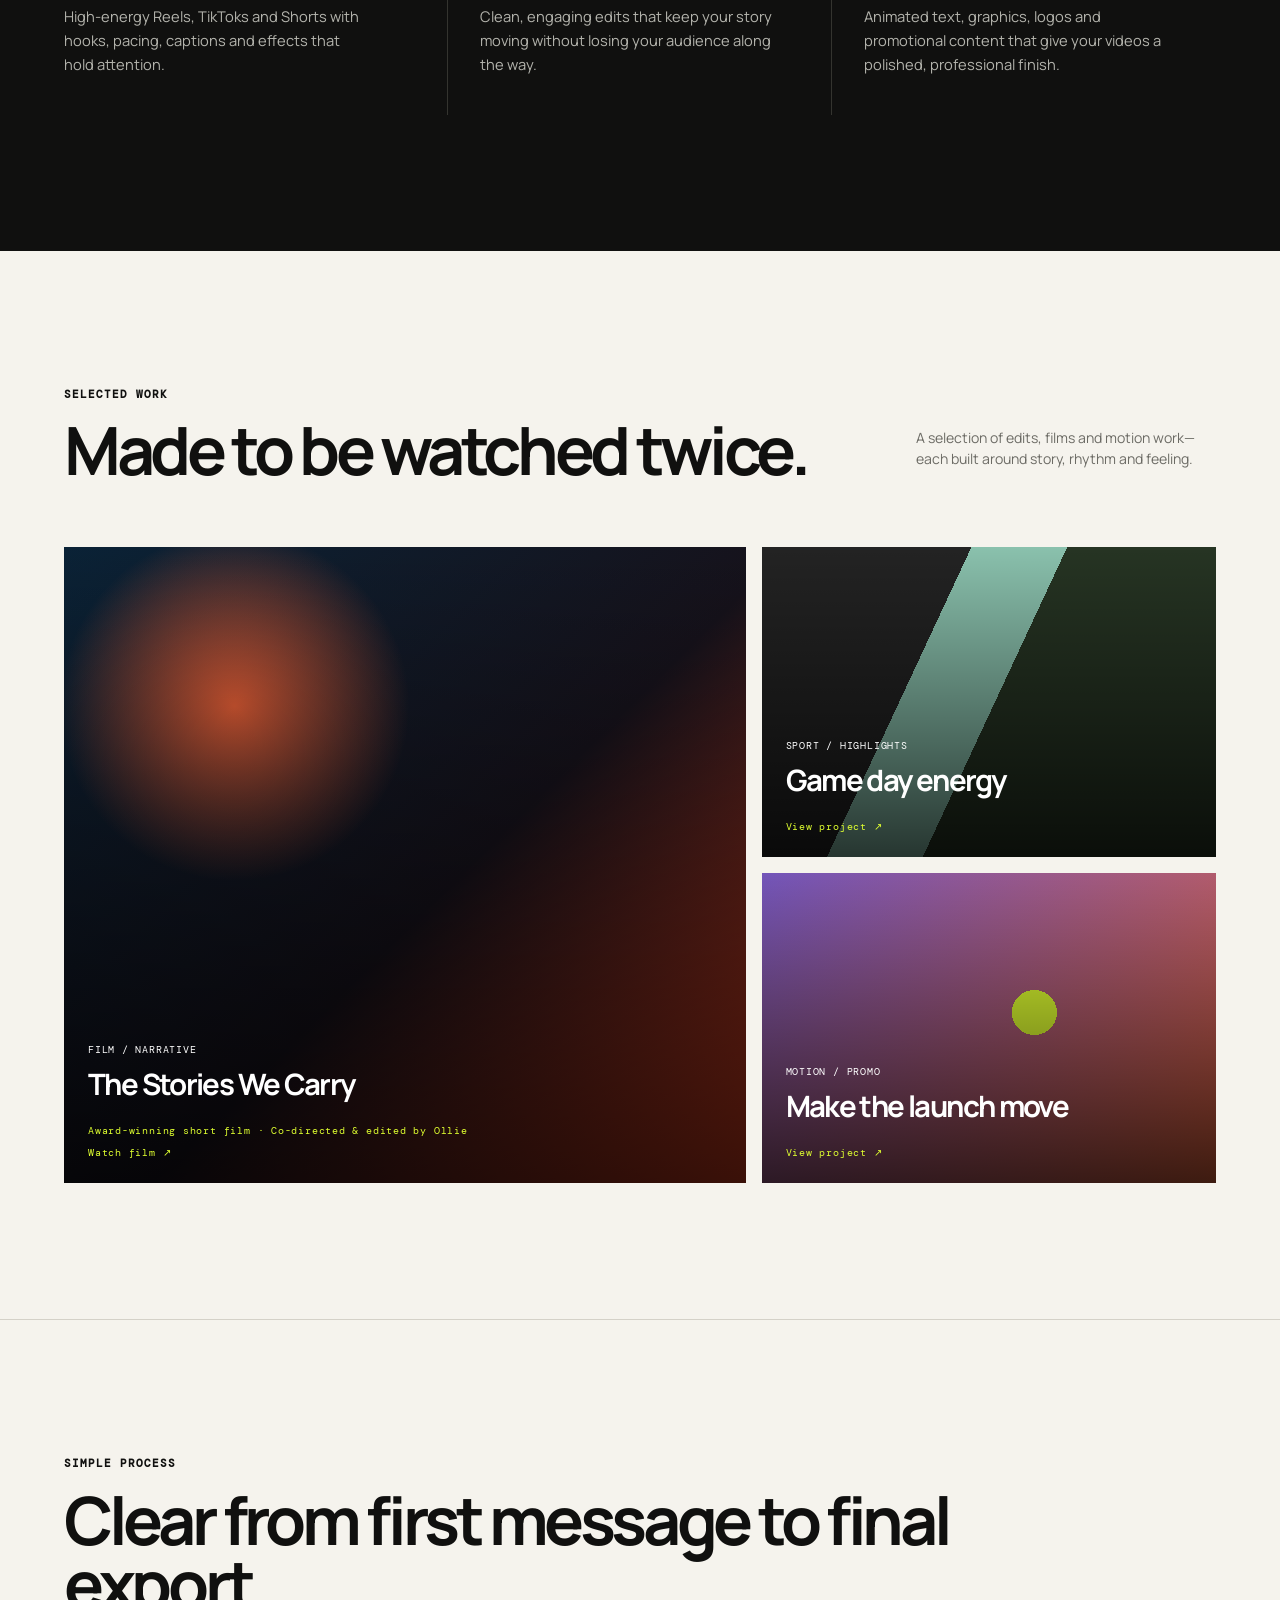
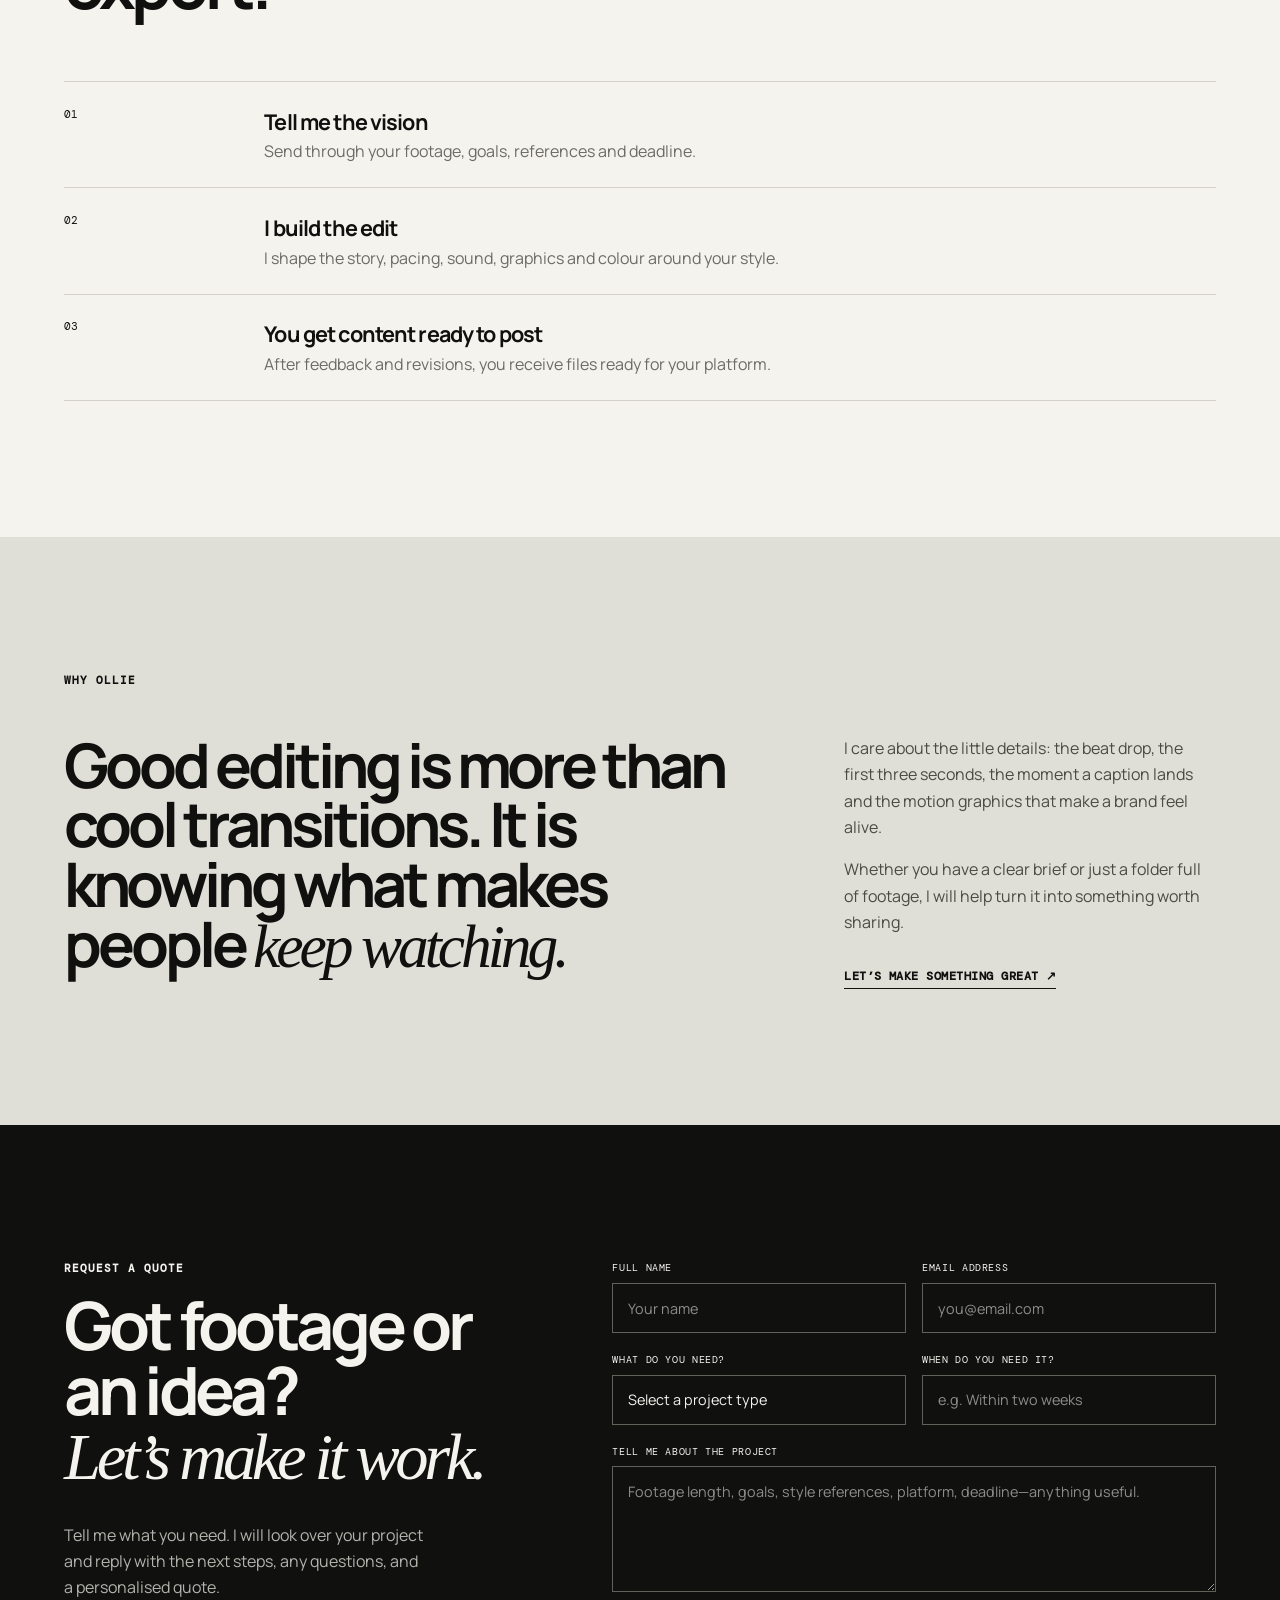
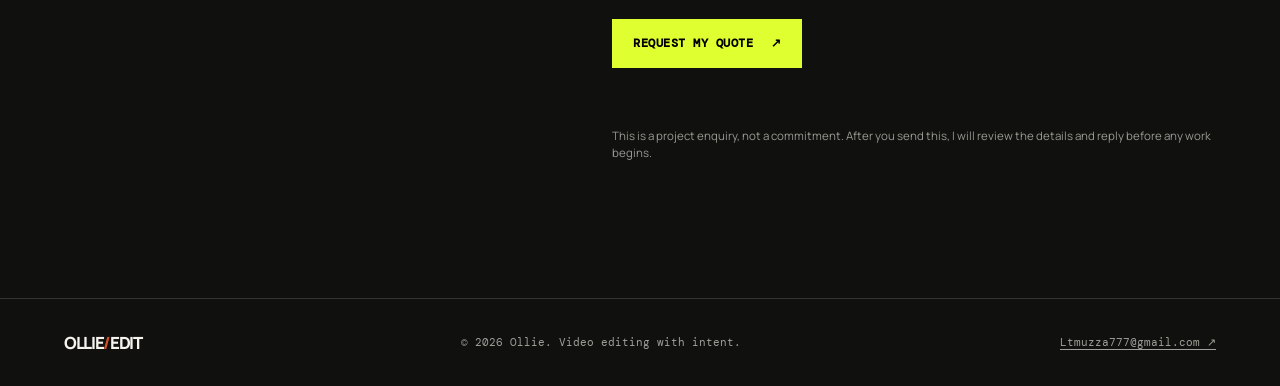
==== commit 147a2291: "Add The Stories We Carry portfolio project" ====
--- a/index.html
+++ b/index.html
@@ -60,10 +60,10 @@
       <section id="work" class="section work-section">
         <div class="section-heading row-heading">
           <div><p class="eyebrow">SELECTED WORK</p><h2>Made to be watched twice.</h2></div>
-          <p>Replace these cards with your best edits, motion-design work, thumbnails or embedded videos when you are ready.</p>
+          <p>A selection of edits, films and motion work—each built around story, rhythm and feeling.</p>
         </div>
         <div class="work-grid">
-          <article class="project project-large project-one"><div class="project-overlay"><p>SHORT-FORM / SOCIAL</p><h3>Your next viral edit</h3><span>Play reel ↗</span></div></article>
+          <a class="project project-large project-one" href="https://www.instagram.com/reel/DdRNhC5hvqX/?stkn=ODdrcjRxdzY3MHpn" target="_blank" rel="noopener noreferrer" aria-label="Watch The Stories We Carry on Instagram"><div class="project-overlay"><p>FILM / NARRATIVE</p><h3>The Stories We Carry</h3><span>Award-winning short film · Co-directed &amp; edited by Ollie<br />Watch film ↗</span></div></a>
           <article class="project project-two"><div class="project-overlay"><p>SPORT / HIGHLIGHTS</p><h3>Game day energy</h3><span>View project ↗</span></div></article>
           <article class="project project-three"><div class="project-overlay"><p>MOTION / PROMO</p><h3>Make the launch move</h3><span>View project ↗</span></div></article>
         </div>
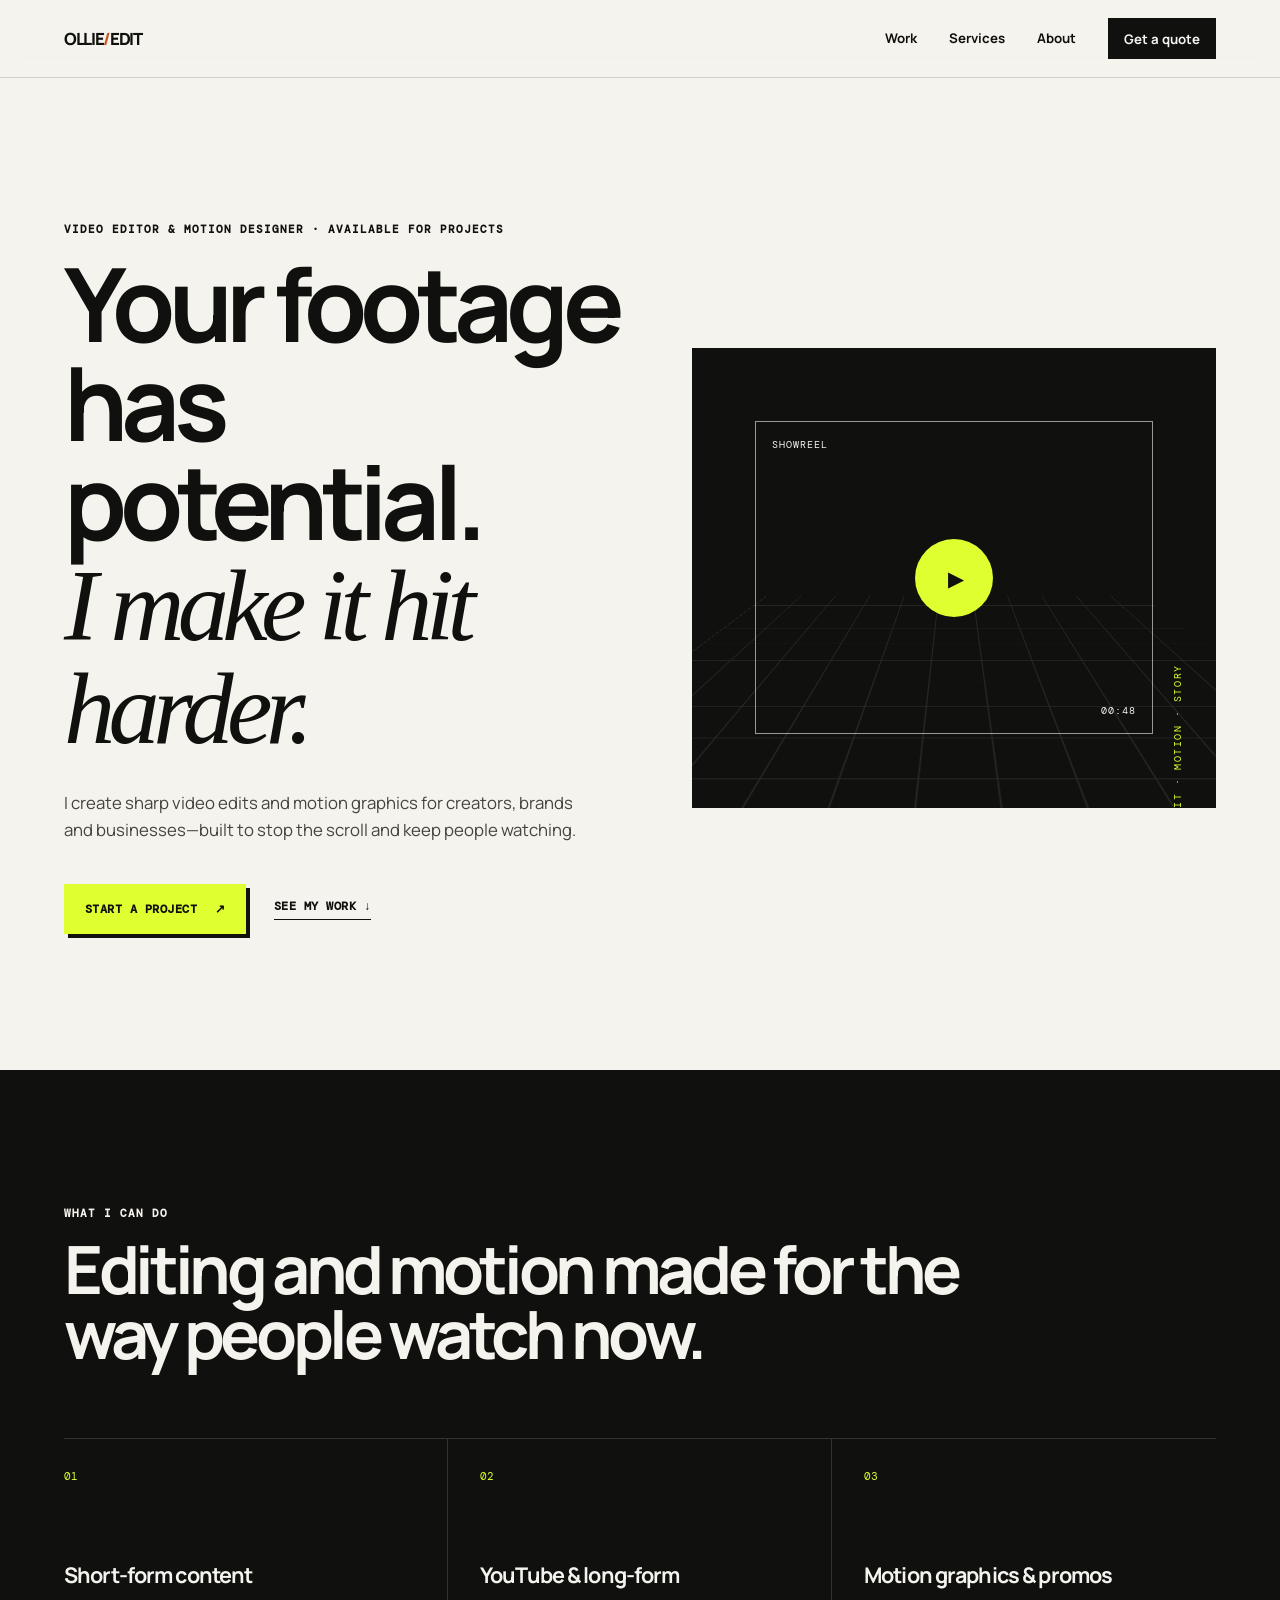
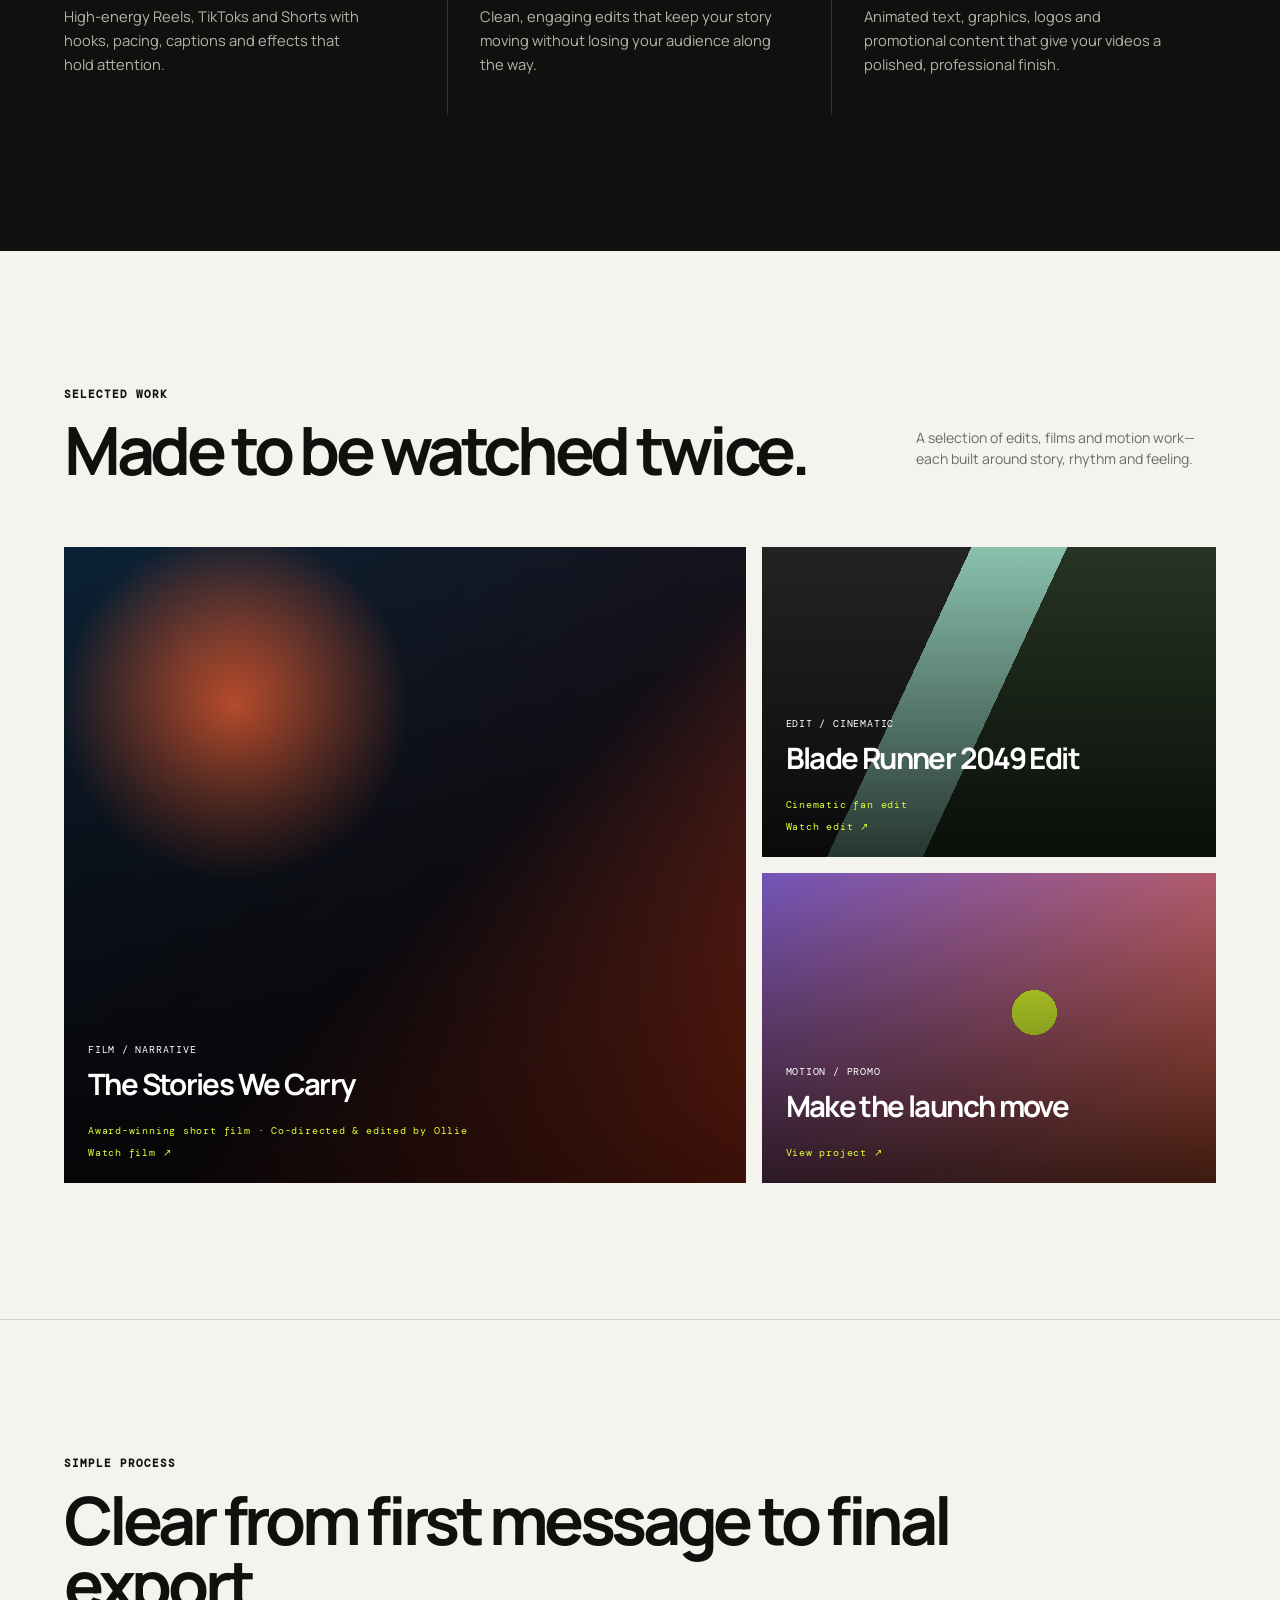
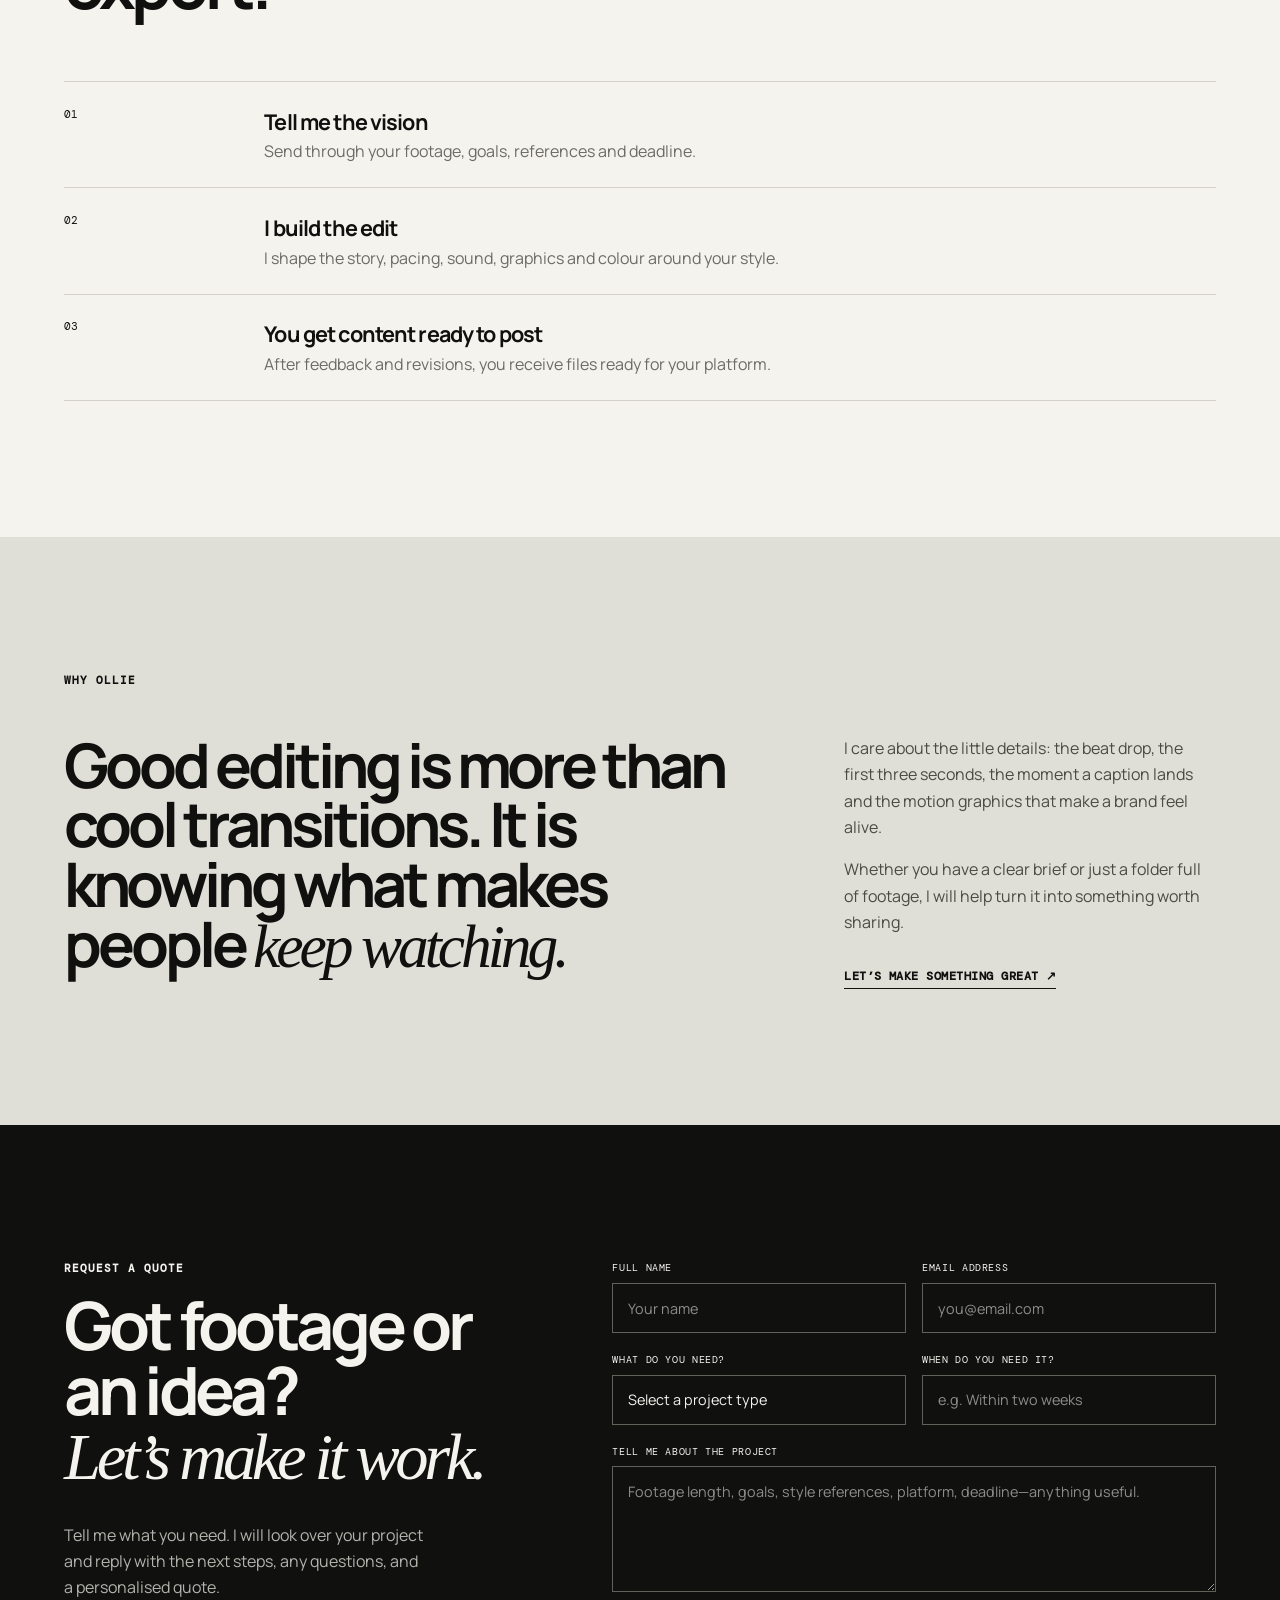
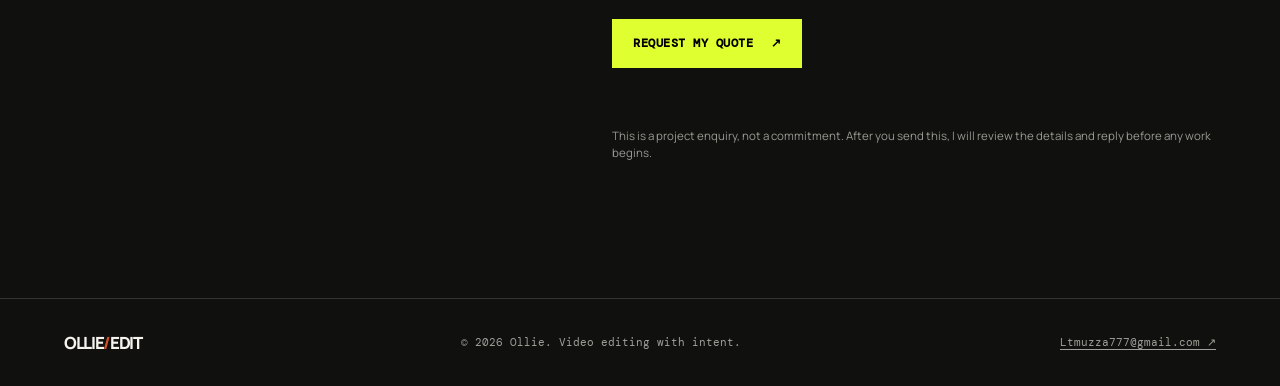
==== commit 5a02eb70: "Add Blade Runner 2049 Edit portfolio project" ====
--- a/index.html
+++ b/index.html
@@ -64,7 +64,7 @@
         </div>
         <div class="work-grid">
           <a class="project project-large project-one" href="https://www.instagram.com/reel/DdRNhC5hvqX/?stkn=ODdrcjRxdzY3MHpn" target="_blank" rel="noopener noreferrer" aria-label="Watch The Stories We Carry on Instagram"><div class="project-overlay"><p>FILM / NARRATIVE</p><h3>The Stories We Carry</h3><span>Award-winning short film · Co-directed &amp; edited by Ollie<br />Watch film ↗</span></div></a>
-          <article class="project project-two"><div class="project-overlay"><p>SPORT / HIGHLIGHTS</p><h3>Game day energy</h3><span>View project ↗</span></div></article>
+          <a class="project project-two" href="https://www.instagram.com/reel/DdgRwhwhUYC/?stkn=MXBvYTM4Ymh2Y3d6Nw==" target="_blank" rel="noopener noreferrer" aria-label="Watch Blade Runner 2049 Edit on Instagram"><div class="project-overlay"><p>EDIT / CINEMATIC</p><h3>Blade Runner 2049 Edit</h3><span>Cinematic fan edit<br />Watch edit ↗</span></div></a>
           <article class="project project-three"><div class="project-overlay"><p>MOTION / PROMO</p><h3>Make the launch move</h3><span>View project ↗</span></div></article>
         </div>
       </section>
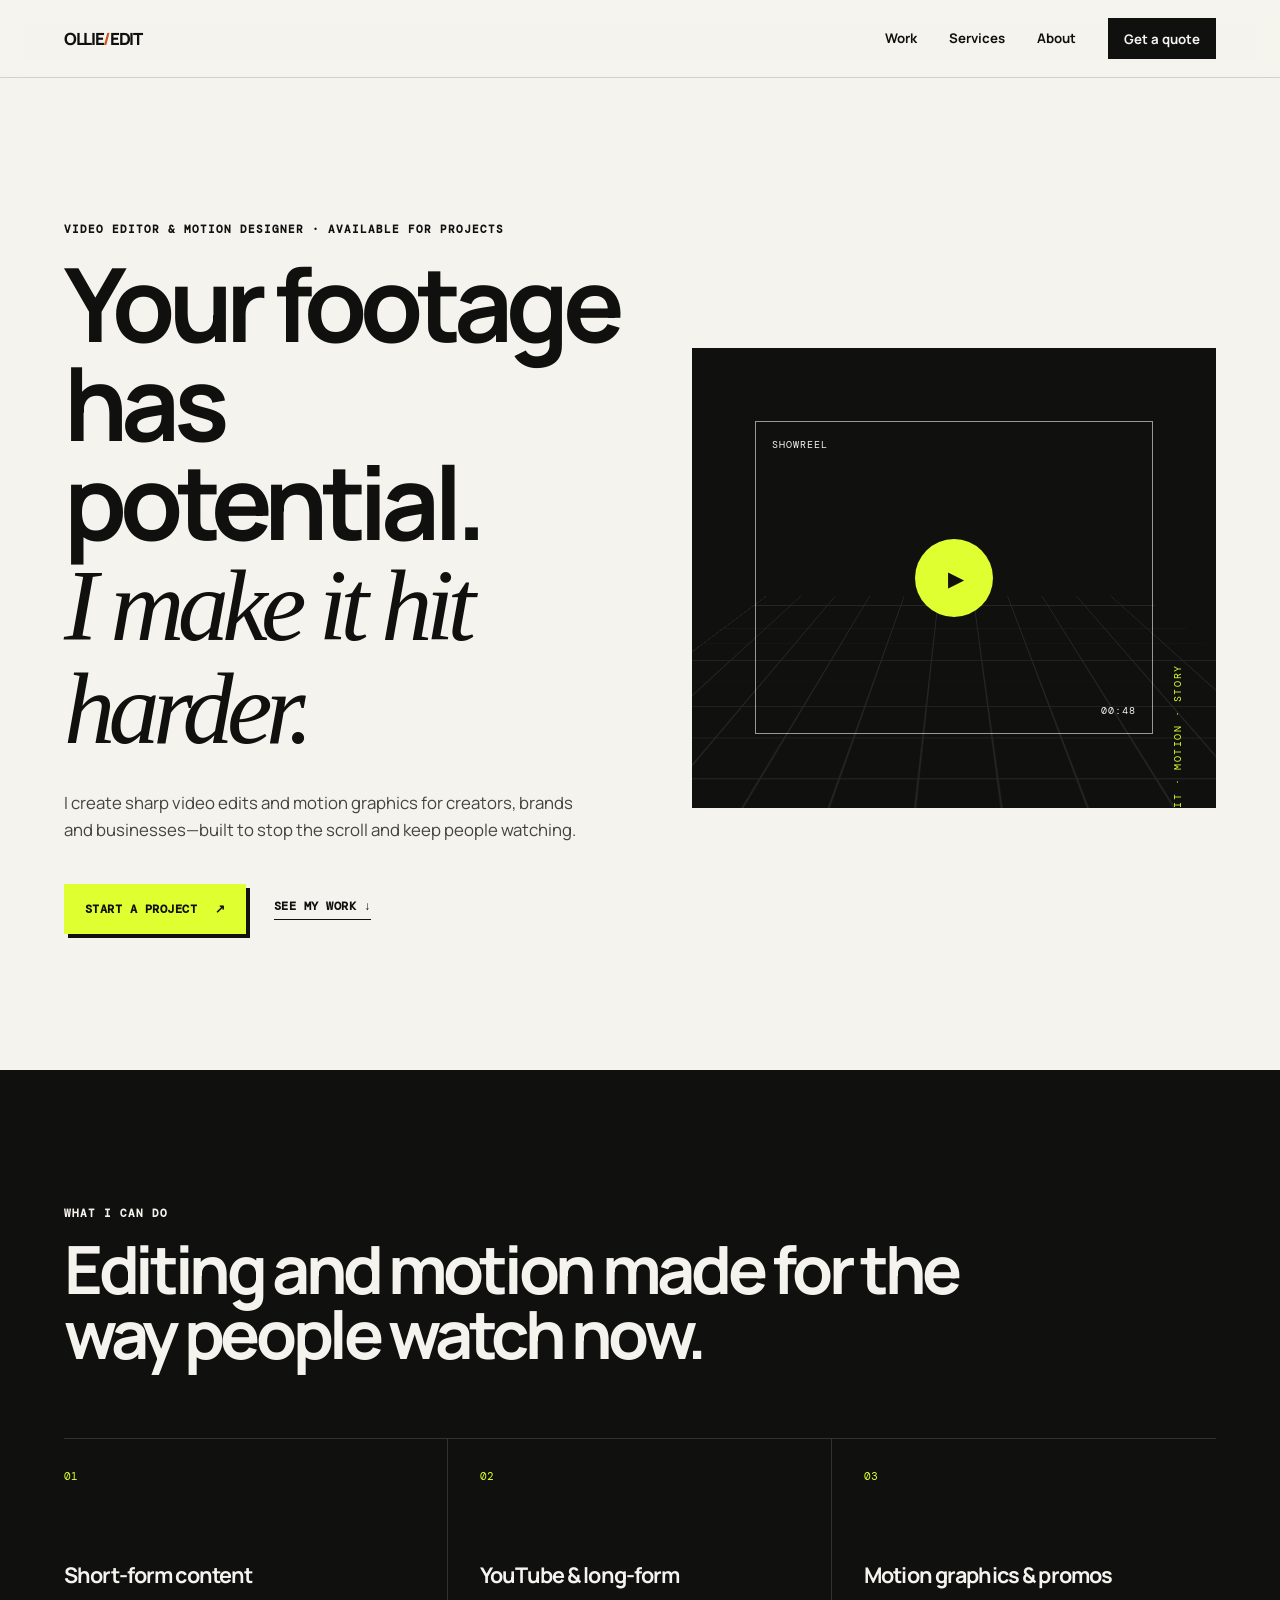
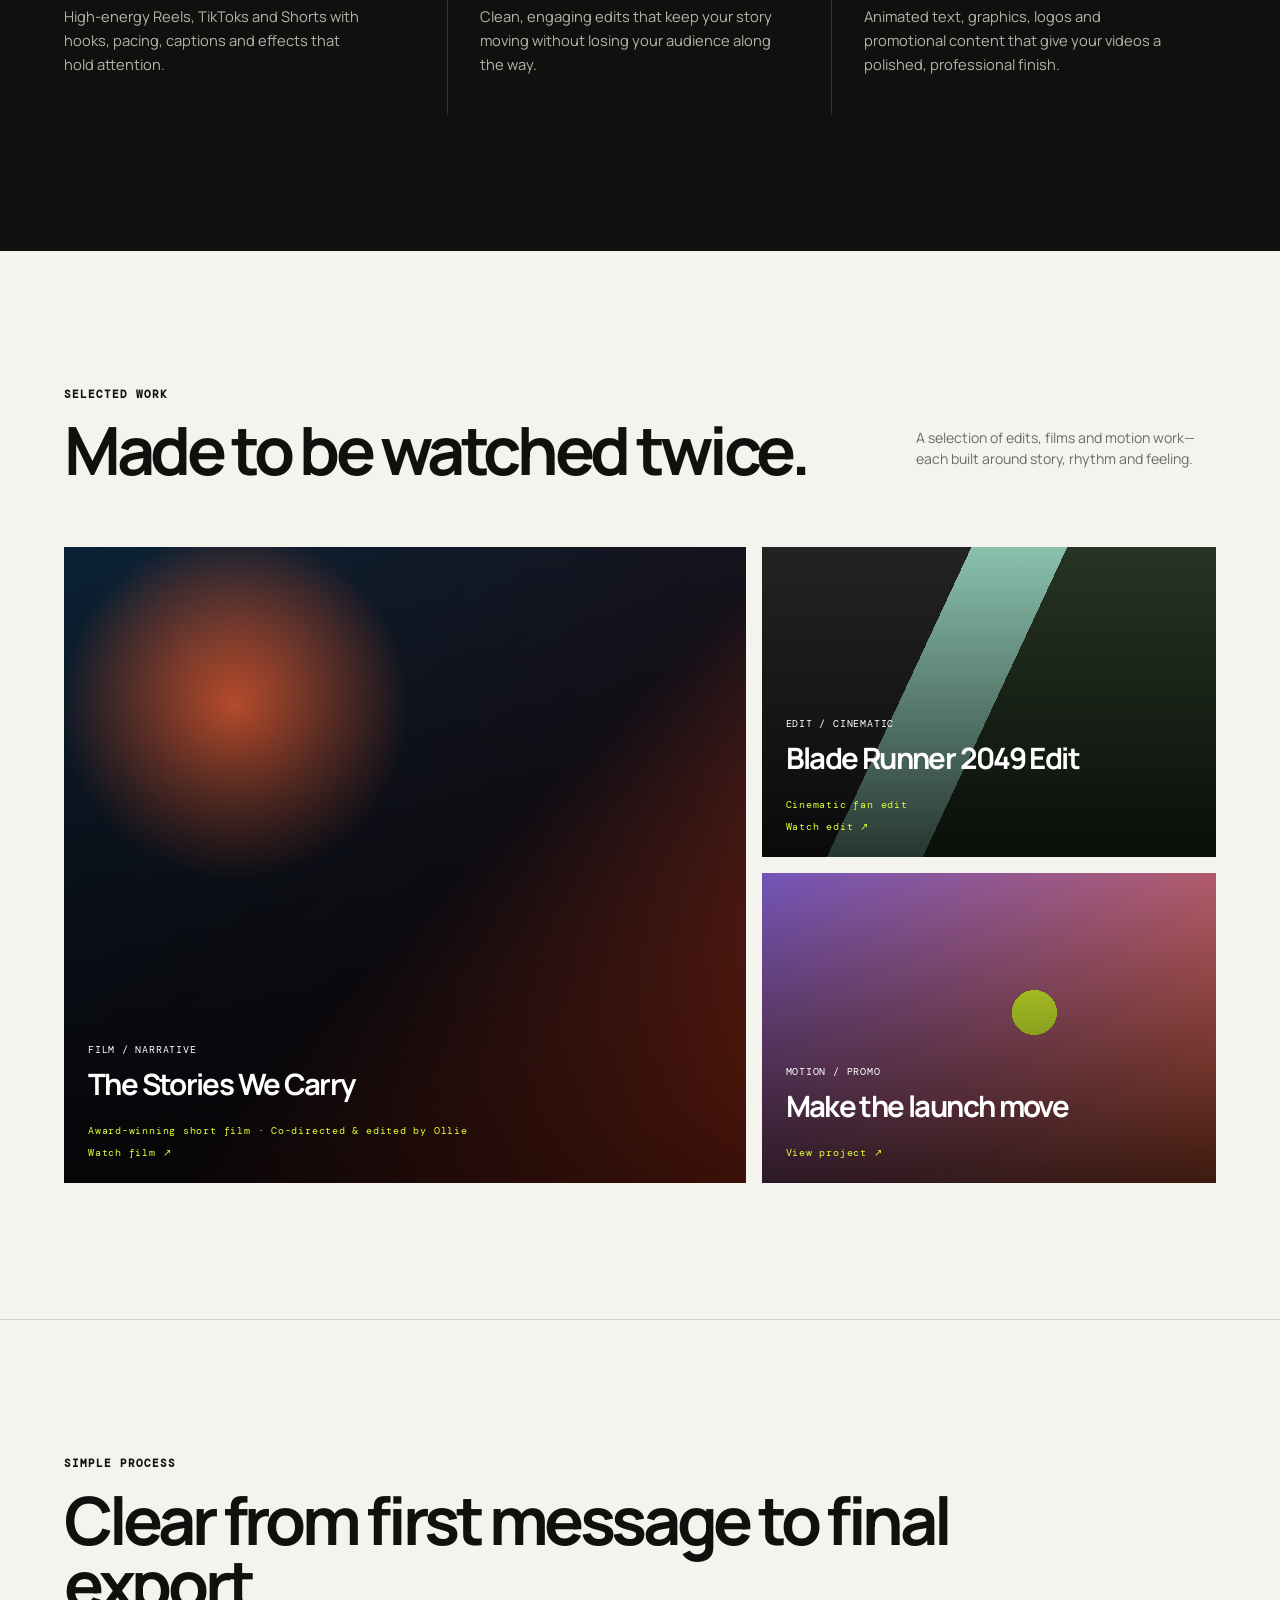
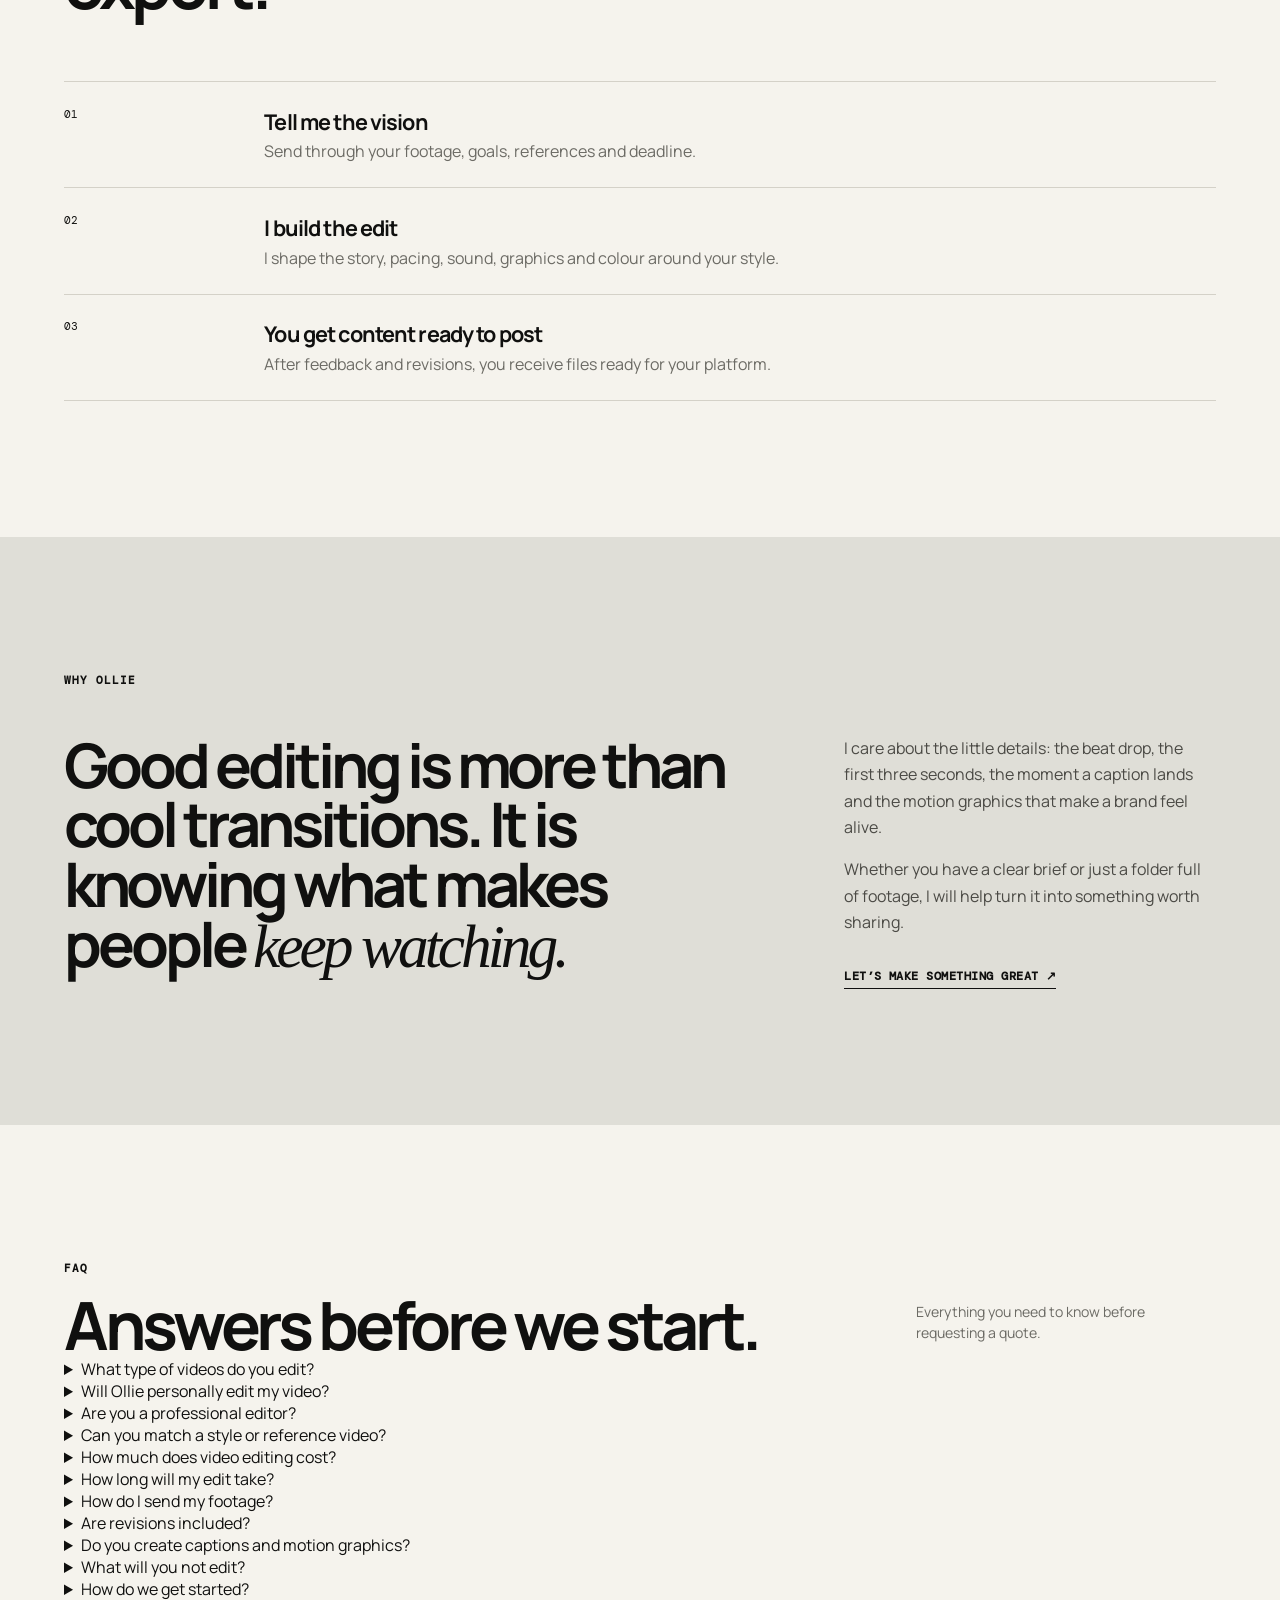
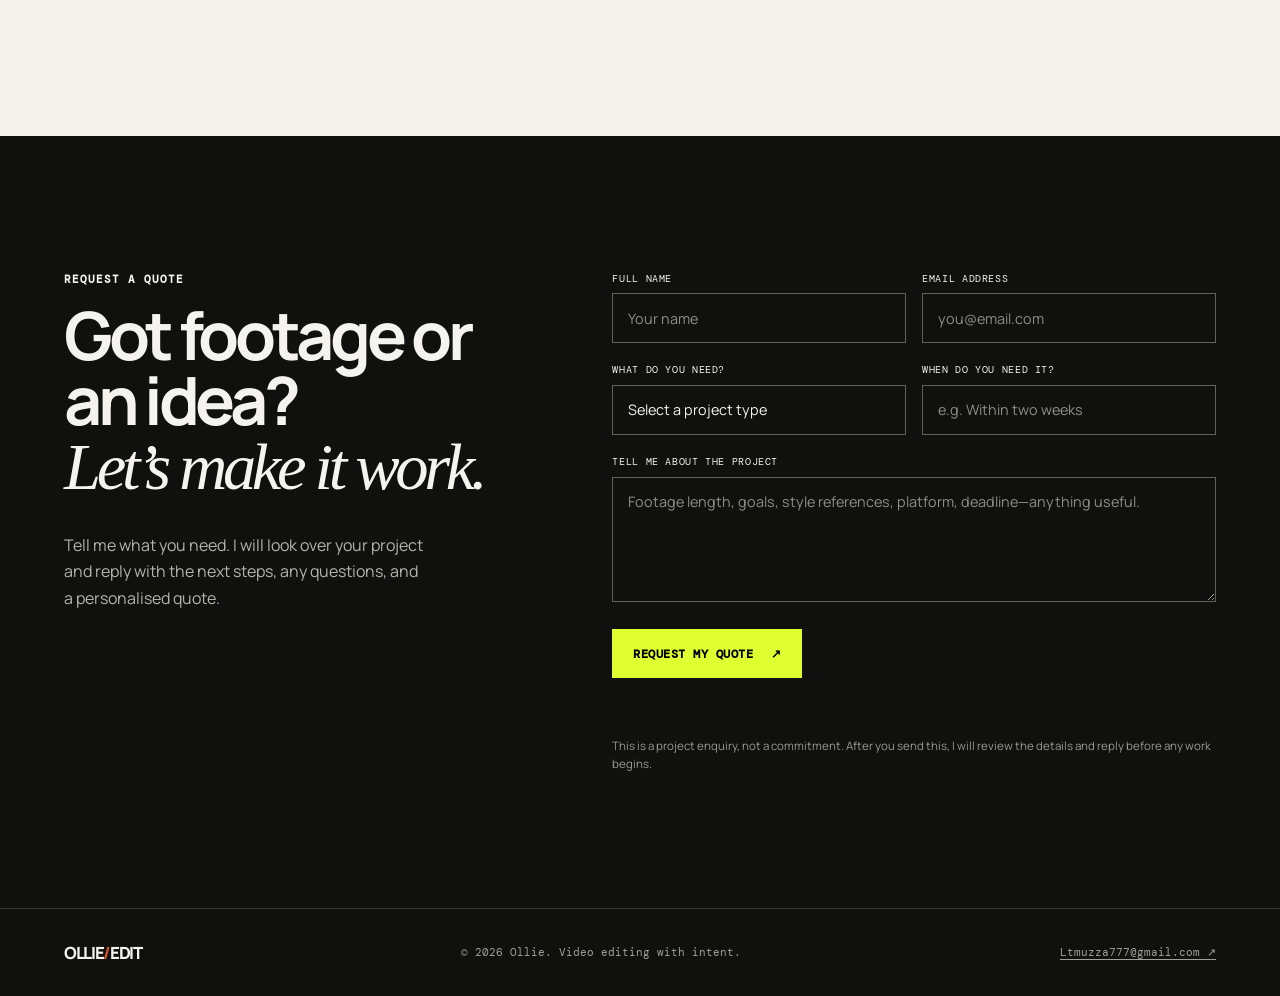
==== commit a4216c63: "Add client FAQ section" ====
--- a/index.html
+++ b/index.html
@@ -83,6 +83,59 @@
         <div class="about-layout"><h2>Good editing is more than cool transitions. It is knowing what makes people <em>keep watching.</em></h2><div><p>I care about the little details: the beat drop, the first three seconds, the moment a caption lands and the motion graphics that make a brand feel alive.</p><p>Whether you have a clear brief or just a folder full of footage, I will help turn it into something worth sharing.</p><a class="text-link" href="#quote">Let’s make something great <span aria-hidden="true">↗</span></a></div></div>
       </section>
 
+      <section id="faq" class="section faq-section">
+        <div class="section-heading row-heading">
+          <div><p class="eyebrow">FAQ</p><h2>Answers before we start.</h2></div>
+          <p>Everything you need to know before requesting a quote.</p>
+        </div>
+        <div class="faq-list">
+          <details class="faq-item">
+            <summary>What type of videos do you edit?</summary>
+            <div><p>I edit short-form content for TikTok, Instagram Reels and YouTube Shorts, as well as cinematic edits, highlight videos, promos and motion-graphics projects. If your idea does not fit neatly into one of those categories, you can still send through the details and I’ll let you know whether it is something I can help with.</p></div>
+          </details>
+          <details class="faq-item">
+            <summary>Will Ollie personally edit my video?</summary>
+            <div><p>Yes. If I accept your project, I will be the person editing it and communicating with you throughout the process.</p><p>I consider every enquiry fairly, but I may decline a project if it is outside my current skills, availability, values or the type of work I am comfortable creating. If I turn down an idea, I will give you a respectful, clear reason where appropriate rather than wasting your time or promising something I cannot deliver well.</p><p>My editing workflow may use AI-assisted features built into editing software—for example, to support tasks such as captions, audio cleanup, masking or workflow organisation. I remain responsible for the creative decisions, final edit and quality of the work.</p></div>
+          </details>
+          <details class="faq-item">
+            <summary>Are you a professional editor?</summary>
+            <div><p>I am an independent teenage video editor and motion designer, not a large professional agency or formally trained editor. I take every project seriously and will put genuine effort into creating the strongest result I can.</p><p>My experience and results may differ from editors with years of industry training or larger production teams. I will always aim to be clear about what I can deliver, communicate honestly and only take on work that I believe I can complete to a good standard.</p></div>
+          </details>
+          <details class="faq-item">
+            <summary>Can you match a style or reference video?</summary>
+            <div><p>Yes. Send links to videos, creators or examples you like when you request a quote. I can use them as a creative reference for pacing, captions, colour, sound design, transitions, motion graphics and overall feel—while making sure your video still fits your own content and audience.</p></div>
+          </details>
+          <details class="faq-item">
+            <summary>How much does video editing cost?</summary>
+            <div><p>Each project is quoted individually. Cost can depend on the raw-footage length, final video length, editing style, captions, motion graphics, deadline, number of videos needed and how detailed the project is.</p><p>Send through some details using the quote form and I’ll provide a clear estimate before any editing begins.</p></div>
+          </details>
+          <details class="faq-item">
+            <summary>How long will my edit take?</summary>
+            <div><p>Turnaround time depends on the project scope and my current availability. Short-form videos will normally take less time than longer edits or projects with detailed motion graphics.</p><p>If you have a deadline, include it in your quote request. I will confirm whether I can meet it before accepting the project.</p></div>
+          </details>
+          <details class="faq-item">
+            <summary>How do I send my footage?</summary>
+            <div><p>Once we have agreed on the project, you can send your footage using a Google Drive, iCloud Drive or OneDrive sharing link. Please make sure the link permissions allow me to view or download the files.</p><p>If you have a lot of clips, placing them in clearly named folders—such as Footage, Music, Logo, References and Brief—will make the editing process smoother.</p></div>
+          </details>
+          <details class="faq-item">
+            <summary>Are revisions included?</summary>
+            <div><p>A reasonable number of revision rounds can be included in your quote, giving you an opportunity to provide feedback after seeing the first version.</p><p>Major changes outside the original brief—such as changing the video’s purpose, using completely new footage or requesting a different style—may need an updated quote. I will always discuss this with you before doing extra work.</p></div>
+          </details>
+          <details class="faq-item">
+            <summary>Do you create captions and motion graphics?</summary>
+            <div><p>Yes. I can add captions, animated text, basic motion graphics, visual effects, sound design and other elements that help content feel more engaging and ready for its intended platform.</p><p>If you have a particular style in mind, include an example link in your quote request.</p></div>
+          </details>
+          <details class="faq-item">
+            <summary>What will you not edit?</summary>
+            <div><p>I will not create or edit content involving:</p><ul><li>Sexual content, nudity, pornography, sexualised content involving anyone under 18 or exploitative material</li><li>Graphic violence, real violence, gore, cruelty or content intended to shock or disturb people</li><li>Hate speech, harassment, bullying, discrimination, extremist propaganda or content targeting a person or group</li><li>Illegal activity, scams, fraud, deception, doxxing, threats or material designed to harm someone</li><li>Non-consensual, private, leaked or intimate footage or images</li><li>Content that impersonates someone, spreads harmful misinformation or is intended to mislead people</li><li>Anything I reasonably believe could be unsafe, illegal, unethical or damaging to another person</li></ul><p>I may also decline projects that do not suit my current skills, schedule or creative direction.</p></div>
+          </details>
+          <details class="faq-item">
+            <summary>How do we get started?</summary>
+            <div><p>Use the Request a Quote form and include what you want edited, your deadline, the platform it is for and links to any video references you like. I’ll review the project and reply with any questions, availability and a clear quote if it is a suitable fit.</p></div>
+          </details>
+        </div>
+      </section>
+
       <section id="quote" class="section quote-section">
         <div class="quote-intro"><p class="eyebrow">REQUEST A QUOTE</p><h2>Got footage or an idea?<br /><em>Let’s make it work.</em></h2><p>Tell me what you need. I will look over your project and reply with the next steps, any questions, and a personalised quote.</p></div>
         <form id="quote-form" class="quote-form" novalidate>
